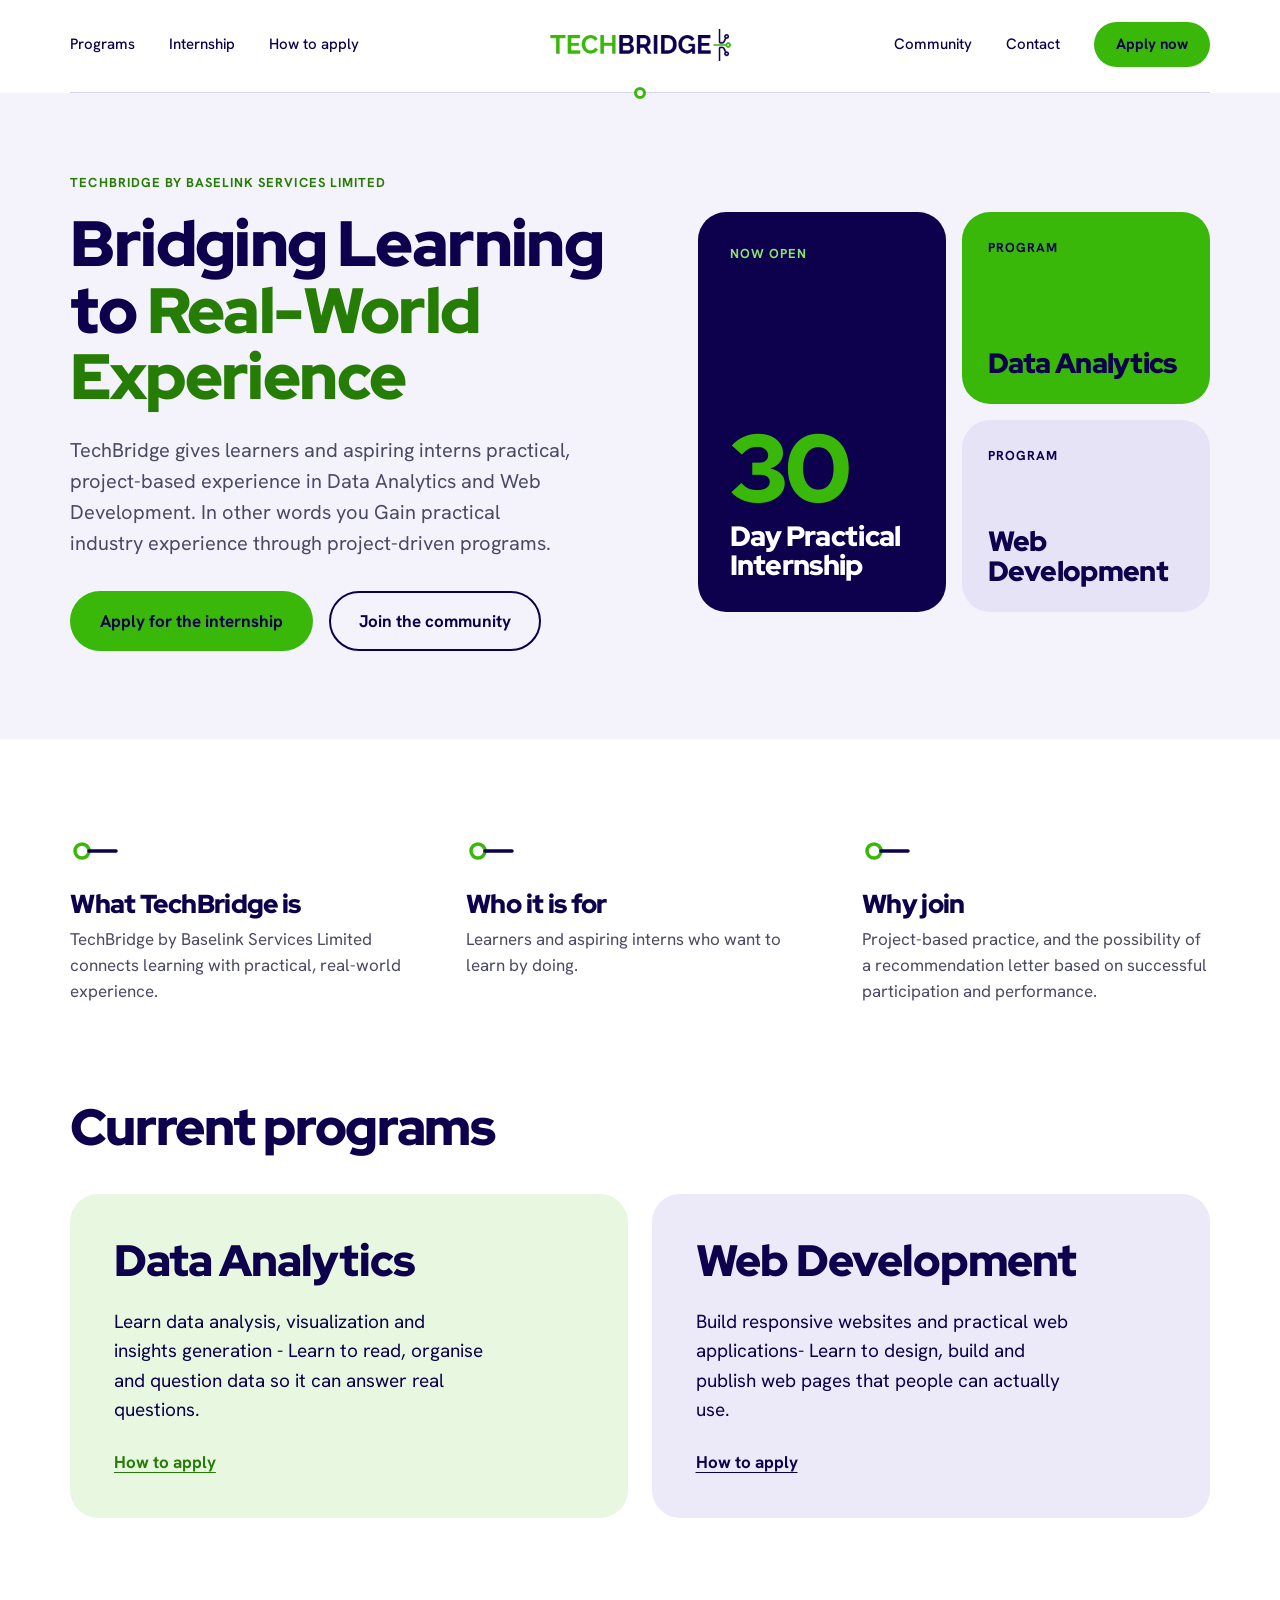
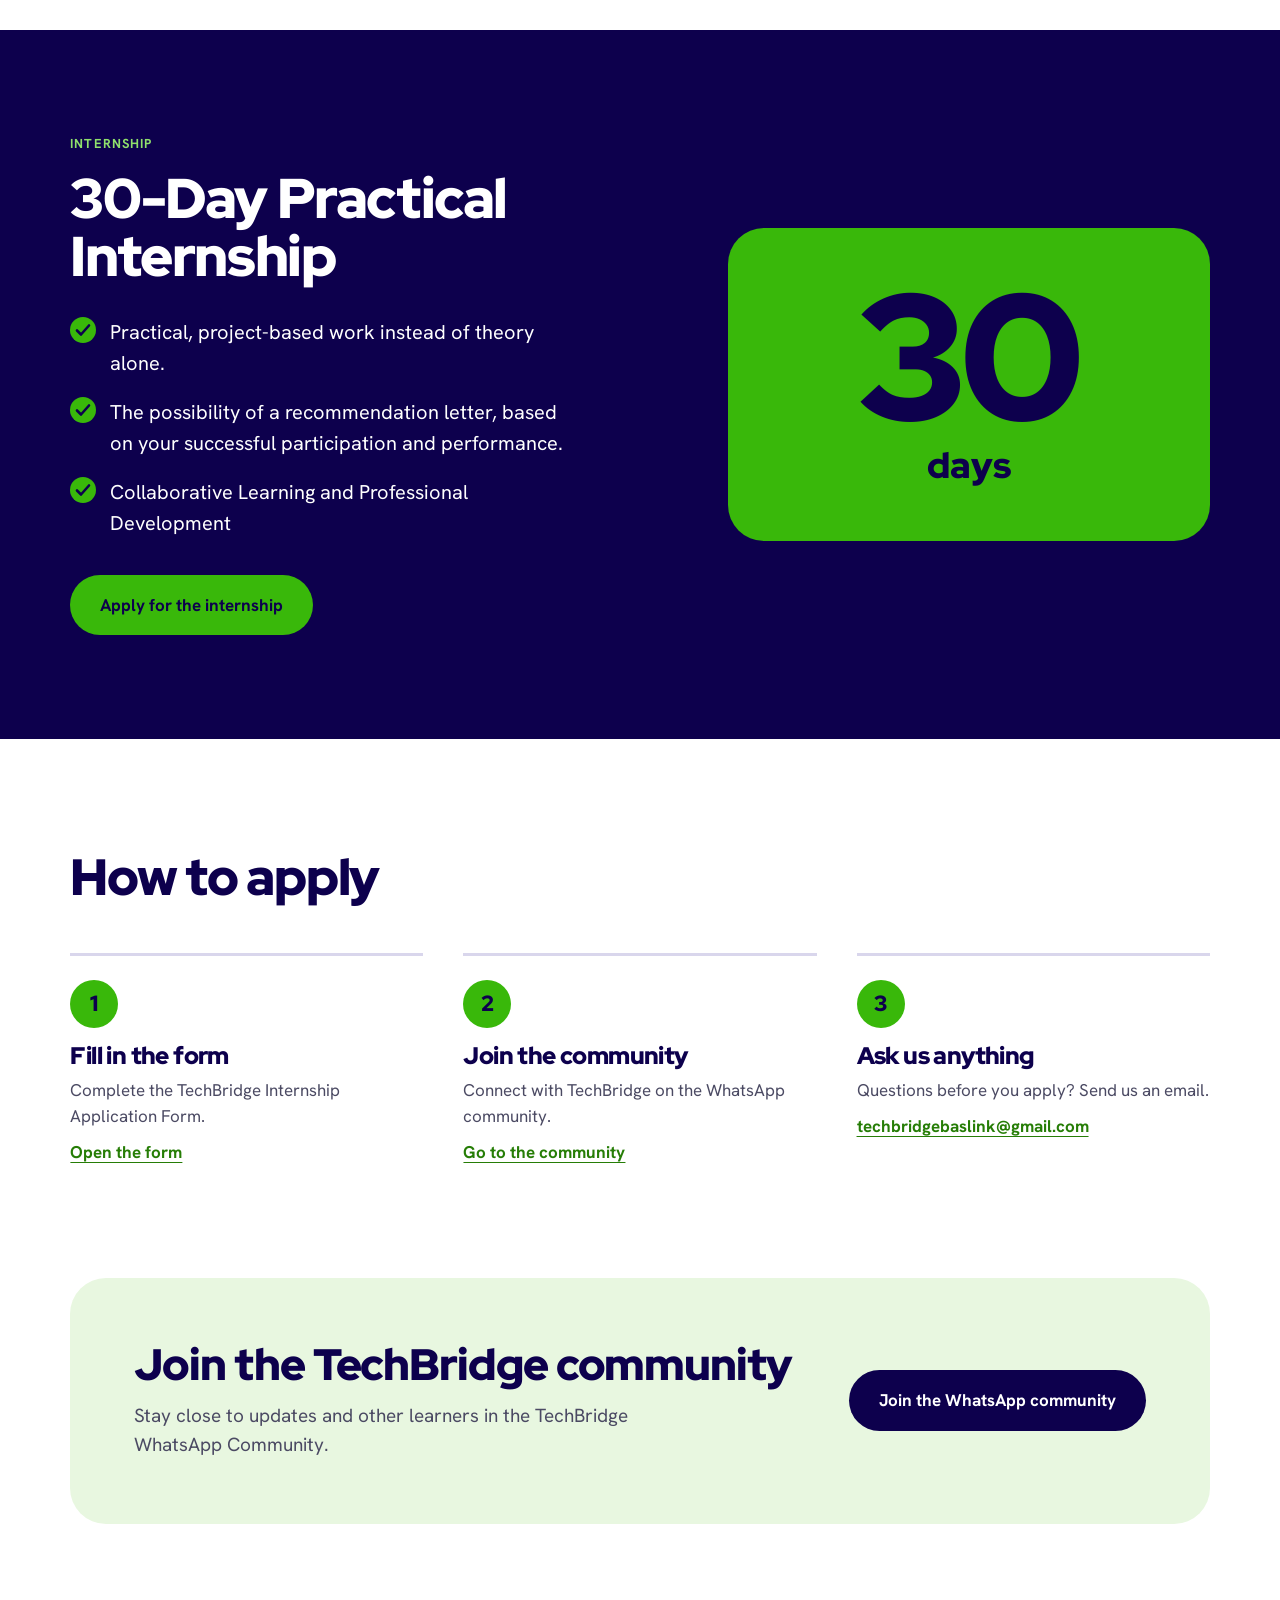
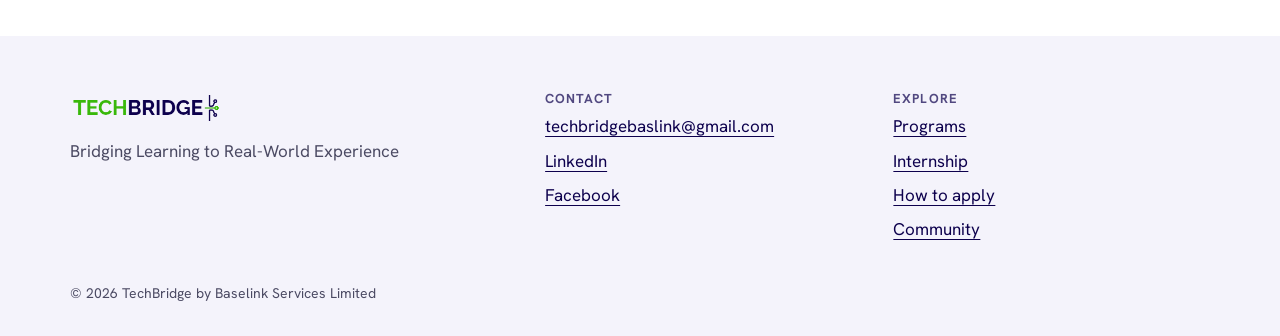
==== index.html @ 529c5e94 "Add TechBridge Homepage" ====
<!doctype html>
<html lang="en">

<head>
  <meta charset="utf-8" />
  <meta name="viewport" content="width=device-width, initial-scale=1" />
  <title>TechBridge: Bridging Learning to Real-World Experience</title>
  <meta name="description"
    content="TechBridge by Baselink Services Limited offers Data Analytics, Web Development and a 30-Day Practical Internship." />
  <link rel="preconnect" href="https://fonts.googleapis.com" />
  <link rel="preconnect" href="https://fonts.gstatic.com" crossorigin />
  <link
    href="https://fonts.googleapis.com/css2?family=Red+Hat+Display:wght@500;700;900&family=Hanken+Grotesk:wght@400;500;700&display=swap"
    rel="stylesheet" />
  <link rel="stylesheet" href="style.css" />
</head>

<body>
  <a class="skip" href="#main">Skip to content</a>

  <!-- 1. HEADER -->
  <!-- Phone menu: a hidden checkbox + CSS only, no JavaScript -->
  <input type="checkbox" id="menu-toggle" class="menu-toggle" aria-label="Open or close the menu" />
  <header class="site-header" id="top">
    <div class="bar">
      <label class="menu-btn" for="menu-toggle" aria-hidden="true"><svg width="22" height="16" viewBox="0 0 22 16"
          aria-hidden="true">
          <path d="M1 2H21M1 8H21M1 14H21" stroke="currentColor" stroke-width="2" stroke-linecap="round" />
        </svg></label>
      <nav class="nav-left" aria-label="Main">
        <a href="#programs">Programs</a><a href="#internship">Internship</a><a href="#apply">How to apply</a>
      </nav>
      <a class="logo" href="#top"><img src="images/logo.png" alt="TechBridge" width="189" height="40" /></a>
      <div class="right">
        <nav class="nav-right" aria-label="Secondary">
          <a href="#community">Community</a><a href="#contact">Contact</a>
        </nav>
        <!-- TODO: replace # with the official TechBridge Internship Application Form link -->
        <a class="btn btn-sm" href="#apply">Apply now</a>
      </div>
    </div>
    <nav class="drawer" id="drawer" aria-label="Mobile">
      <a href="#programs">Programs</a><a href="#internship">Internship</a><a href="#apply">How to apply</a><a
        href="#community">Community</a><a href="#contact">Contact</a>
    </nav>
  </header>

  <main id="main">
    <!-- 2. HERO -->
    <section class="hero">
      <div class="hero-text">
        <p class="eyebrow">TechBridge by Baselink Services Limited</p>
        <h1>Bridging Learning to <span>Real-World Experience</span></h1>
        <p class="lede">
          TechBridge gives learners and aspiring interns practical,
          project-based experience in Data Analytics and Web Development. In other words
          you Gain practical industry experience through project-driven programs.
        </p>
        <div class="actions">
          <a class="btn" href="#apply">Apply for the internship</a>
          <a class="btn btn-outline" href="https://chat.whatsapp.com/FqpBvYS4oaK32cXDxc8JIS?utm_source=chatgpt.com">Join
            the community</a>
        </div>
      </div>
      <div class="tiles" aria-label="At a glance">
        <div class="tile tile-main">
          <p class="eyebrow light">Now open</p>
          <div>
            <p class="big">30</p>
            <p class="tile-title">Day Practical Internship</p>
          </div>
        </div>
        <div class="tile tile-green">
          <p class="eyebrow">Program</p>
          <p class="tile-title">Data Analytics</p>
        </div>
        <div class="tile tile-lilac">
          <p class="eyebrow">Program</p>
          <p class="tile-title">Web Development</p>
        </div>
      </div>
    </section>

    <!-- 3. ABOUT -->
    <section class="about" aria-label="About TechBridge">
      <div>
        <svg class="node" width="48" height="32" viewBox="0 0 48 32" aria-hidden="true">
          <circle cx="12" cy="16" r="7" fill="none" stroke="#39b80a" stroke-width="3.5" />
          <path d="M19 16H46" stroke="#0d004d" stroke-width="3.5" stroke-linecap="round" />
        </svg>
        <h2>What TechBridge is</h2>
        <p>
          TechBridge by Baselink Services Limited connects learning with
          practical, real-world experience.
        </p>
      </div>
      <div>
        <svg class="node" width="48" height="32" viewBox="0 0 48 32" aria-hidden="true">
          <circle cx="12" cy="16" r="7" fill="none" stroke="#39b80a" stroke-width="3.5" />
          <path d="M19 16H46" stroke="#0d004d" stroke-width="3.5" stroke-linecap="round" />
        </svg>
        <h2>Who it is for</h2>
        <p>Learners and aspiring interns who want to learn by doing.</p>
      </div>
      <div>
        <svg class="node" width="48" height="32" viewBox="0 0 48 32" aria-hidden="true">
          <circle cx="12" cy="16" r="7" fill="none" stroke="#39b80a" stroke-width="3.5" />
          <path d="M19 16H46" stroke="#0d004d" stroke-width="3.5" stroke-linecap="round" />
        </svg>
        <h2>Why join</h2>
        <p>
          Project-based practice, and the possibility of a recommendation
          letter based on successful participation and performance.
        </p>
      </div>
    </section>

    <!-- 4. PROGRAMS -->
    <section class="programs" id="programs" aria-labelledby="programs-h">
      <h2 class="section-title" id="programs-h">Current programs</h2>
      <div class="cards">
        <article class="card card-green">
          <h3>Data Analytics</h3>
          <p>
            Learn data analysis, visualization and insights generation -
            Learn to read, organise and question data so it can answer real
            questions.
          </p>
          <a class="link" href="#apply">How to apply</a>
        </article>
        <article class="card card-lilac">
          <h3>Web Development</h3>
          <p>
            Build responsive websites and practical web applications-
            Learn to design, build and publish web pages that people can
            actually use.
          </p>
          <a class="link link-navy" href="#apply">How to apply</a>
        </article>
      </div>
    </section>

    <!-- 5. INTERNSHIP -->
    <section class="internship" id="internship" aria-labelledby="intern-h">
      <div class="intern-in">
        <div>
          <p class="eyebrow light">Internship</p>
          <h2 id="intern-h">30-Day Practical Internship</h2>
          <ul class="checks">
            <li>
              <svg width="26" height="26" viewBox="0 0 26 26" aria-hidden="true">
                <circle cx="13" cy="13" r="13" fill="#39b80a" />
                <path d="M7 13.5l4 4 8-9" fill="none" stroke="#0d004d" stroke-width="2.6" stroke-linecap="round"
                  stroke-linejoin="round" />
              </svg><span>Practical, project-based work instead of theory alone.</span>
            </li>
            <li>
              <svg width="26" height="26" viewBox="0 0 26 26" aria-hidden="true">
                <circle cx="13" cy="13" r="13" fill="#39b80a" />
                <path d="M7 13.5l4 4 8-9" fill="none" stroke="#0d004d" stroke-width="2.6" stroke-linecap="round"
                  stroke-linejoin="round" />
              </svg><span>The possibility of a recommendation letter, based on your
                successful participation and performance.</span>
            </li>
            <li>
              <svg width="26" height="26" viewBox="0 0 26 26" aria-hidden="true">
                <circle cx="13" cy="13" r="13" fill="#39b80a" />
                <path d="M7 13.5l4 4 8-9" fill="none" stroke="#0d004d" stroke-width="2.6" stroke-linecap="round"
                  stroke-linejoin="round" />
              </svg><span>Collaborative Learning and Professional Development</span>
            </li>
          </ul>
          <a class="btn" href="https://forms.gle/8EbdSy5ttGfLZfjv5?utm_source=chatgpt.com">Apply for the internship</a>
        </div>
        <div class="days" aria-hidden="true">
          <p class="big">30</p>
          <p>days</p>
        </div>
      </div>
    </section>

    <!-- 6. HOW TO APPLY -->
    <section class="apply" id="apply" aria-labelledby="apply-h">
      <h2 class="section-title" id="apply-h">How to apply</h2>
      <ol class="steps">
        <li>
          <span class="num">1</span>
          <h3>Fill in the form</h3>
          <p>Complete the TechBridge Internship Application Form.</p>
          <a class="link" href="https://forms.gle/8EbdSy5ttGfLZfjv5?utm_source=chatgpt.com">Open the form</a>
        </li>
        <li>
          <span class="num">2</span>
          <h3>Join the community</h3>
          <p>Connect with TechBridge on the WhatsApp community.</p>
          <a class="link" href="https://chat.whatsapp.com/FqpBvYS4oaK32cXDxc8JIS?utm_source=chatgpt.com">Go to the
            community</a>
        </li>
        <li>
          <span class="num">3</span>
          <h3>Ask us anything</h3>
          <p>Questions before you apply? Send us an email.</p>
          <a class="link" href="mailto:techbridgebaslink@gmail.com">techbridgebaslink@gmail.com</a>
        </li>
      </ol>
    </section>

    <!-- 7. COMMUNITY -->
    <section class="community" id="community" aria-labelledby="comm-h">
      <div class="comm-in">
        <div>
          <h2 id="comm-h">Join the TechBridge community</h2>
          <p>
            Stay close to updates and other learners in the TechBridge
            WhatsApp Community.
          </p>
        </div>
        <a class="btn btn-navy" href="https://chat.whatsapp.com/FqpBvYS4oaK32cXDxc8JIS?utm_source=chatgpt.com">Join the
          WhatsApp community</a>
      </div>
    </section>
  </main>

  <!-- 8. FOOTER -->
  <footer class="site-footer" id="contact">
    <div class="foot">
      <div>
        <img src="images/logo.png" alt="TechBridge" width="151" height="32" />
        <p>Bridging Learning to Real-World Experience</p>
      </div>
      <div>
        <h2>Contact</h2>
        <a href="mailto:techbridgebaslink@gmail.com">techbridgebaslink@gmail.com</a><a
          href="https://www.linkedin.com/company/techbridge-services/" target="_blank" rel="noopener">LinkedIn</a>
        <a href="https://www.facebook.com/p/Baselink-Services-100066771475783/" target="_blank"
          rel="noopener">Facebook</a>
      </div>
      <div>
        <h2>Explore</h2>
        <a href="#programs">Programs</a><a href="#internship">Internship</a><a href="#apply">How to apply</a><a
          href="#community">Community</a>
      </div>
    </div>
    <p class="legal">© 2026 TechBridge by Baselink Services Limited</p>
  </footer>
</body>

</html>
---- style.css ----
/* TechBridge styles
   Colours come from the logo: indigo + green.
   Layout: CSS Grid for every section. */

:root {
  --indigo: #0d004d;
  --green: #39b80a;
  --green-text: #267d06;
  --green-soft: #8fe06c;
  --lavender: #f4f3fb;
  --lilac: #e6e3f7;
  --lilac-card: #ece9f9;
  --green-card: #e8f7e0;
  --muted: #4b4a63;
  --line: #d9d6ec;
  --white: #fff;
  --display: "Red Hat Display", system-ui, "Segoe UI", Arial, sans-serif;
  --text: "Hanken Grotesk", system-ui, "Segoe UI", Arial, sans-serif;
  --pad: clamp(20px, 5.5vw, 80px);
  --radius: 28px;
  color-scheme: light;
}
*,
*::before,
*::after {
  box-sizing: border-box;
  margin: 0;
  padding: 0;
}

html {
  scroll-behavior: smooth;
  scroll-padding-top: 90px;
}
@media (prefers-reduced-motion: reduce) {
  html {
    scroll-behavior: auto;
  }
}
body {
  font: 400 1.0625rem/1.55 var(--text);
  color: var(--indigo);
  background: var(--white);
  -webkit-font-smoothing: antialiased;
}
img {
  max-width: 100%;
  height: auto;
  display: block;
}
a {
  color: inherit;
}
:focus-visible {
  outline: 3px solid var(--green);
  outline-offset: 3px;
}
.skip {
  position: absolute;
  left: -999px;
  top: 8px;
  background: var(--indigo);
  color: #fff;
  padding: 10px 16px;
  border-radius: 8px;
  z-index: 20;
}
.skip:focus {
  left: 8px;
}

h1,
h2,
h3,
.big {
  font-family: var(--display);
  font-weight: 900;
  letter-spacing: -0.025em;
  line-height: 1.04;
}
.eyebrow {
  font-size: 0.8125rem;
  letter-spacing: 0.08em;
  text-transform: uppercase;
  font-weight: 700;
  color: var(--green-text);
}
.eyebrow.light {
  color: var(--green-soft);
}
.section-title {
  font-size: clamp(2rem, 4vw, 3.25rem);
}

/* Buttons */
.btn {
  display: inline-block;
  background: var(--green);
  color: var(--indigo);
  font-weight: 700;
  text-decoration: none;
  border-radius: 999px;
  padding: 17px 30px;
  transition:
    transform 0.2s ease,
    background 0.2s;
}
.btn:hover {
  background: #4ccb1b;
  transform: translateY(-2px);
}
.btn-sm {
  padding: 11px 22px;
  font-size: 0.9375rem;
}
.btn-outline {
  background: transparent;
  border: 2px solid var(--indigo);
  padding: 15px 28px;
}
.btn-outline:hover {
  background: var(--indigo);
  color: #fff;
}
.btn-navy {
  background: var(--indigo);
  color: #fff;
}
.btn-navy:hover {
  background: #1c0a6b;
}
.link {
  font-weight: 700;
  color: var(--green-text);
  text-underline-offset: 4px;
}
.link-navy {
  color: var(--indigo);
}
@media (prefers-reduced-motion: reduce) {
  .btn {
    transition: none;
  }
  .btn:hover {
    transform: none;
  }
}

/* 1. HEADER: three columns, logo in the middle */
.site-header {
  position: sticky;
  top: 0;
  z-index: 10;
  background: var(--white);
}
.bar {
  position: relative;
  display: grid;
  grid-template-columns: 1fr auto 1fr;
  align-items: center;
  gap: 32px;
  padding: 22px var(--pad) 26px;
}
.bar::after {
  content: "";
  position: absolute;
  left: var(--pad);
  right: var(--pad);
  bottom: 0;
  height: 1px;
  background: var(--line);
}
.bar::before {
  content: "";
  position: absolute;
  left: 50%;
  bottom: -6px;
  margin-left: -6px;
  width: 12px;
  height: 12px;
  border-radius: 50%;
  background: var(--white);
  border: 3px solid var(--green);
  z-index: 1;
}
.nav-left,
.nav-right {
  display: flex;
  gap: 34px;
  font-size: 0.9375rem;
  font-weight: 500;
}
.nav-left a,
.nav-right a {
  text-decoration: none;
}
.nav-left a:hover,
.nav-right a:hover {
  text-decoration: underline;
  text-underline-offset: 5px;
}
.right {
  display: flex;
  justify-content: flex-end;
  align-items: center;
  gap: 34px;
}
.menu-btn,
.drawer {
  display: none;
}
.menu-toggle {
  display: none;
}

/* 2. HERO: two columns */
.hero {
  background: var(--lavender);
  padding: 80px var(--pad) 88px;
  display: grid;
  grid-template-columns: 1.1fr 1fr;
  gap: 64px;
  align-items: center;
}
.hero h1 {
  font-size: clamp(2.5rem, 5vw, 4.5rem);
  margin-top: 18px;
}
.hero h1 span {
  color: var(--green-text);
}
.lede {
  font-size: 1.25rem;
  color: var(--muted);
  max-width: 46ch;
  margin-top: 24px;
}
.actions {
  display: flex;
  flex-wrap: wrap;
  gap: 16px;
  margin-top: 32px;
}
.tiles {
  display: grid;
  grid-template-columns: 1fr 1fr;
  gap: 16px;
}
.tile {
  border-radius: var(--radius);
  padding: 26px;
  min-height: 192px;
  display: flex;
  flex-direction: column;
  justify-content: space-between;
}
.tile-main {
  grid-row: span 2;
  background: var(--indigo);
  color: #fff;
  padding: 32px;
  min-height: 400px;
}
.tile-green {
  background: var(--green);
}
.tile-lilac {
  background: var(--lilac);
}
.tile .eyebrow {
  color: var(--indigo);
}
.tile .eyebrow.light {
  color: var(--green-soft);
}
.tile-title {
  font-family: var(--display);
  font-weight: 900;
  font-size: clamp(1.4rem, 2.2vw, 1.875rem);
  letter-spacing: -0.025em;
  line-height: 1.05;
}
.tile-main .tile-title {
  font-size: 1.75rem;
  margin-top: 6px;
}
.big {
  font-size: 6rem;
  color: var(--green);
  line-height: 1;
}

/* 3. ABOUT: auto-fit columns */
.about {
  padding: 96px var(--pad);
  display: grid;
  grid-template-columns: repeat(auto-fit, minmax(240px, 1fr));
  gap: 48px;
}
.about h2 {
  font-size: 1.625rem;
  margin: 16px 0 8px;
}
.about p {
  color: var(--muted);
}

/* 4. PROGRAMS: two cards */
.programs {
  padding: 0 var(--pad) 112px;
}
.cards {
  display: grid;
  grid-template-columns: repeat(auto-fit, minmax(min(100%, 320px), 1fr));
  gap: 24px;
  margin-top: 40px;
}
.card {
  border-radius: var(--radius);
  padding: clamp(28px, 3.4vw, 44px);
  min-height: 300px;
  display: flex;
  flex-direction: column;
  justify-content: space-between;
  gap: 24px;
}
.card h3 {
  font-size: clamp(2rem, 3.4vw, 2.75rem);
}
.card p {
  font-size: 1.1875rem;
  max-width: 34ch;
}
.card-green {
  background: var(--green-card);
}
.card-lilac {
  background: var(--lilac-card);
}

/* 5. INTERNSHIP: indigo band */
.internship {
  background: var(--indigo);
  color: #fff;
  padding: 104px var(--pad);
}
.intern-in {
  display: grid;
  grid-template-columns: 1.2fr 1fr;
  gap: 80px;
  align-items: center;
}
.internship h2 {
  font-size: clamp(2.25rem, 4.4vw, 3.5rem);
  margin-top: 14px;
}
.checks {
  list-style: none;
  display: grid;
  gap: 18px;
  margin: 32px 0 36px;
  font-size: 1.25rem;
  max-width: 46ch;
}
.checks li {
  display: flex;
  gap: 14px;
  align-items: flex-start;
}
.checks svg {
  flex: none;
}
.days {
  background: var(--green);
  color: var(--indigo);
  border-radius: 36px;
  padding: 48px;
  text-align: center;
}
.days .big {
  color: var(--indigo);
  font-size: clamp(7rem, 14vw, 12.5rem);
  line-height: 0.9;
}
.days p:last-child {
  font-family: var(--display);
  font-weight: 900;
  font-size: 2.25rem;
}

/* 6. HOW TO APPLY: three steps */
.apply {
  padding: 112px var(--pad);
}
.steps {
  list-style: none;
  display: grid;
  grid-template-columns: repeat(auto-fit, minmax(240px, 1fr));
  gap: 40px;
  margin-top: 48px;
}
.steps li {
  border-top: 3px solid var(--line);
  padding-top: 24px;
}
.num {
  display: grid;
  place-items: center;
  width: 48px;
  height: 48px;
  border-radius: 50%;
  background: var(--green);
  font-family: var(--display);
  font-weight: 900;
  font-size: 1.375rem;
}
.steps h3 {
  font-size: 1.5rem;
  margin: 16px 0 8px;
}
.steps p {
  color: var(--muted);
  margin-bottom: 10px;
}
.steps .link {
  overflow-wrap: anywhere;
}

/* 7. COMMUNITY */
.community {
  padding: 0 var(--pad) 112px;
}
.comm-in {
  background: var(--green-card);
  border-radius: 36px;
  padding: clamp(28px, 5vw, 64px);
  display: flex;
  flex-wrap: wrap;
  justify-content: space-between;
  align-items: center;
  gap: 32px 48px;
}
.comm-in h2 {
  font-size: clamp(1.875rem, 3.4vw, 2.75rem);
}
.comm-in p {
  margin-top: 14px;
  font-size: 1.1875rem;
  max-width: 46ch;
  color: var(--muted);
}

/* 8. FOOTER: three columns */
.site-footer {
  background: var(--lavender);
  padding: 56px var(--pad) 32px;
}
.foot {
  display: grid;
  grid-template-columns: 1.4fr 1fr 1fr;
  gap: 32px;
}
.foot > div {
  display: grid;
  gap: 8px;
  align-content: start;
}
.foot img {
  height: 32px;
  width: auto;
}
.foot p {
  color: var(--muted);
  margin-top: 6px;
}
.foot h2 {
  font-family: var(--text);
  font-size: 0.8125rem;
  letter-spacing: 0.08em;
  text-transform: uppercase;
  font-weight: 700;
  opacity: 0.7;
}
.foot a {
  text-underline-offset: 4px;
  overflow-wrap: anywhere;
}
.legal {
  margin-top: 40px;
  font-size: 0.875rem;
  color: var(--muted);
}

/* TABLET */
@media (max-width: 980px) {
  .hero {
    grid-template-columns: 1fr;
    gap: 48px;
    padding-block: 64px;
  }
  .intern-in {
    grid-template-columns: 1fr;
    gap: 48px;
  }
  .tile-main {
    min-height: 300px;
  }
  .nav-left,
  .right {
    gap: 20px;
  }
}

/* PHONE */
@media (max-width: 760px) {
  .bar {
    gap: 8px;
    padding: 10px 14px 16px;
  }
  .bar::after {
    left: 20px;
    right: 20px;
  }
  .nav-left,
  .nav-right {
    display: none;
  }
  .menu-toggle {
    display: block;
    position: fixed;
    opacity: 0;
    width: 44px;
    height: 44px;
    left: 14px;
    top: 10px;
    margin: 0;
    z-index: 11;
    cursor: pointer;
  }
  .menu-btn {
    display: grid;
    place-items: center;
    width: 44px;
    height: 44px;
    color: var(--indigo);
  }
  .logo img {
    height: 24px;
    width: auto;
  }
  .btn-sm {
    padding: 10px 16px;
    font-size: 0.875rem;
  }
  .right {
    gap: 0;
  }
  .drawer {
    display: none;
    grid-template-columns: 1fr;
    padding: 8px var(--pad) 18px;
    border-bottom: 1px solid var(--line);
    background: var(--white);
  }
  .menu-toggle:checked ~ .site-header .drawer {
    display: grid;
  }
  .menu-toggle:focus-visible ~ .site-header .menu-btn {
    outline: 3px solid var(--green);
    outline-offset: 2px;
    border-radius: 8px;
  }
  .drawer a {
    padding: 12px 0;
    font-weight: 700;
    text-decoration: none;
    border-bottom: 1px solid var(--line);
  }
  .hero {
    padding-block: 44px;
  }
  .actions .btn {
    width: 100%;
    text-align: center;
  }
  .tiles {
    grid-template-columns: 1fr 1fr;
    gap: 12px;
  }
  .tile-main {
    grid-column: 1/-1;
    grid-row: auto;
    min-height: 0;
    flex-direction: row;
    align-items: center;
    gap: 18px;
    padding: 22px;
  }
  .tile-main .big {
    font-size: 4.5rem;
  }
  .tile {
    min-height: 110px;
    padding: 18px;
    justify-content: flex-end;
  }
  .tile .eyebrow:not(.light) {
    display: none;
  }
  .about {
    padding-block: 56px;
    gap: 36px;
  }
  .programs,
  .community {
    padding-bottom: 56px;
  }
  .card {
    min-height: 230px;
  }
  .internship {
    padding-block: 56px;
  }
  .days {
    padding: 32px;
  }
  .apply {
    padding-block: 56px;
  }
  .steps {
    gap: 28px;
    margin-top: 28px;
  }
  .comm-in {
    border-radius: 28px;
  }
  .comm-in .btn {
    width: 100%;
    text-align: center;
  }
  .foot {
    grid-template-columns: 1fr;
  }
}
@media (forced-colors: active) {
  .btn,
  .tile,
  .card {
    border: 2px solid CanvasText;
  }
}
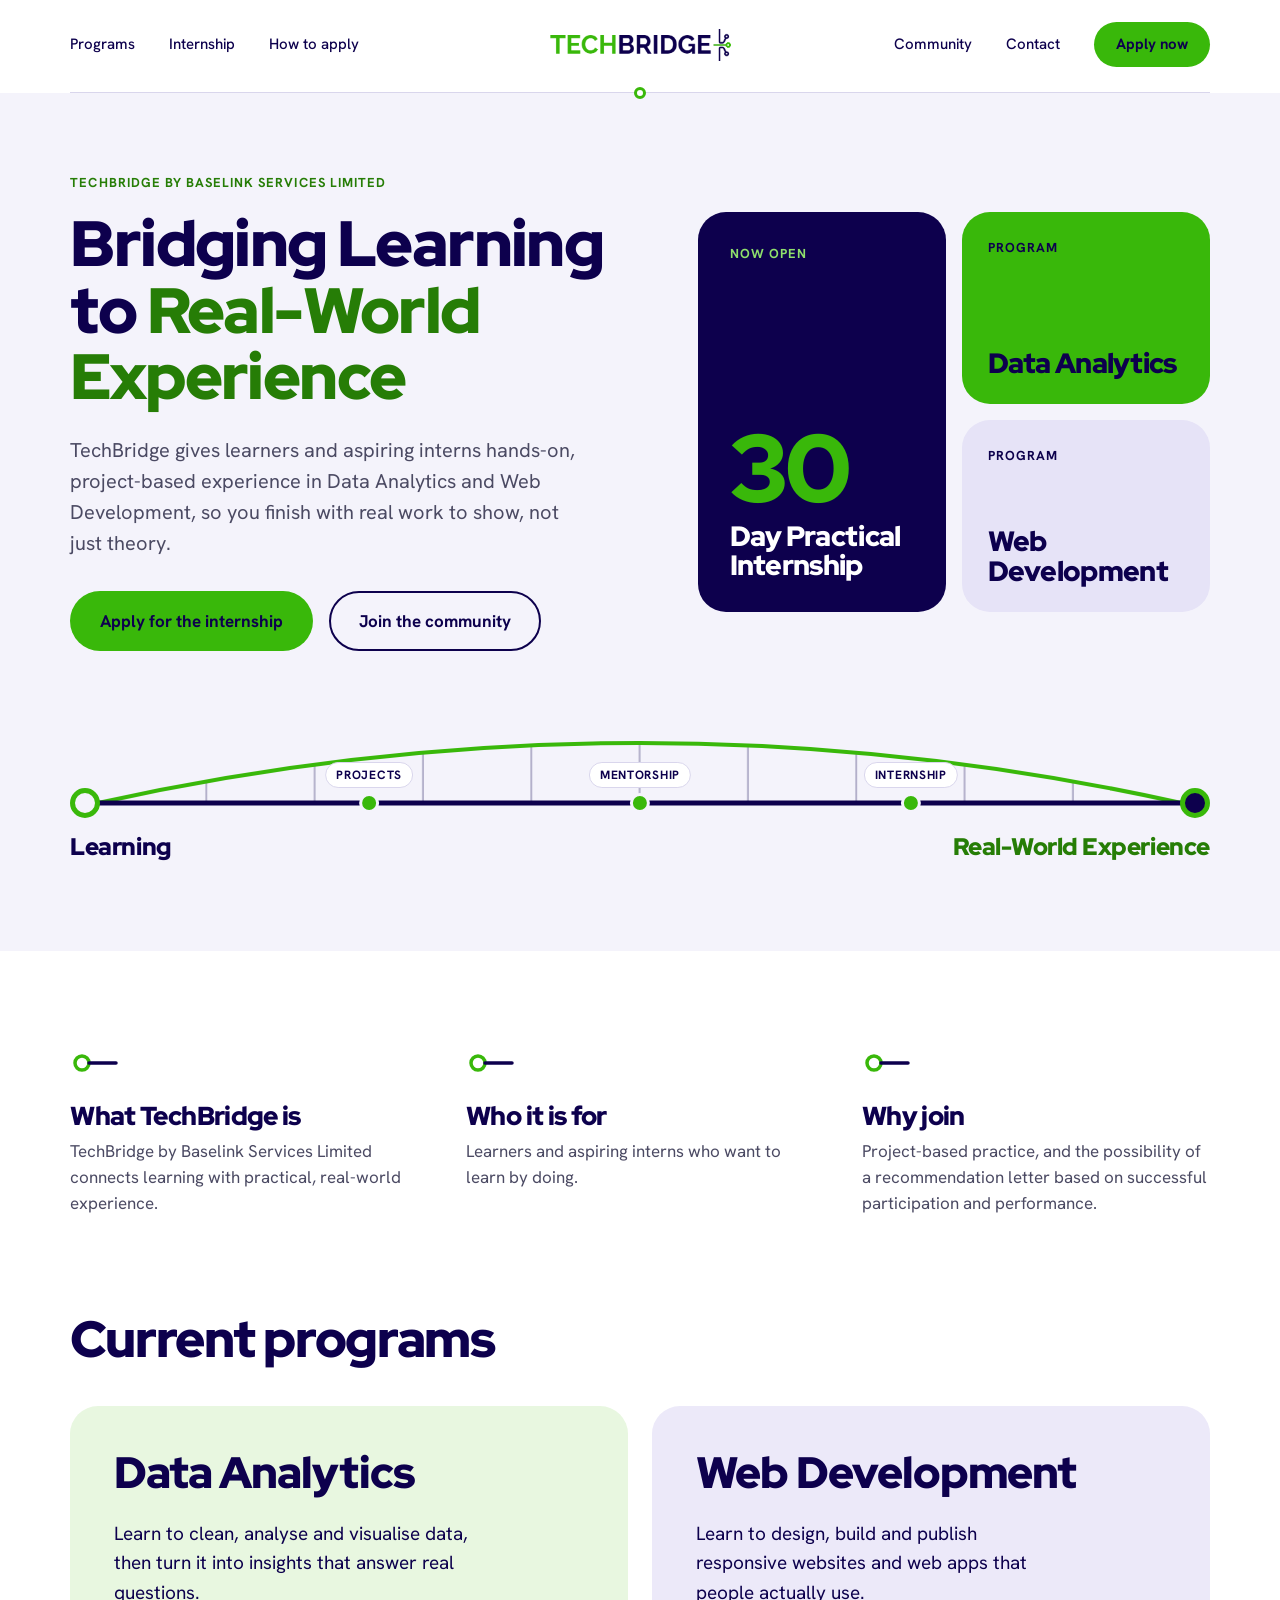
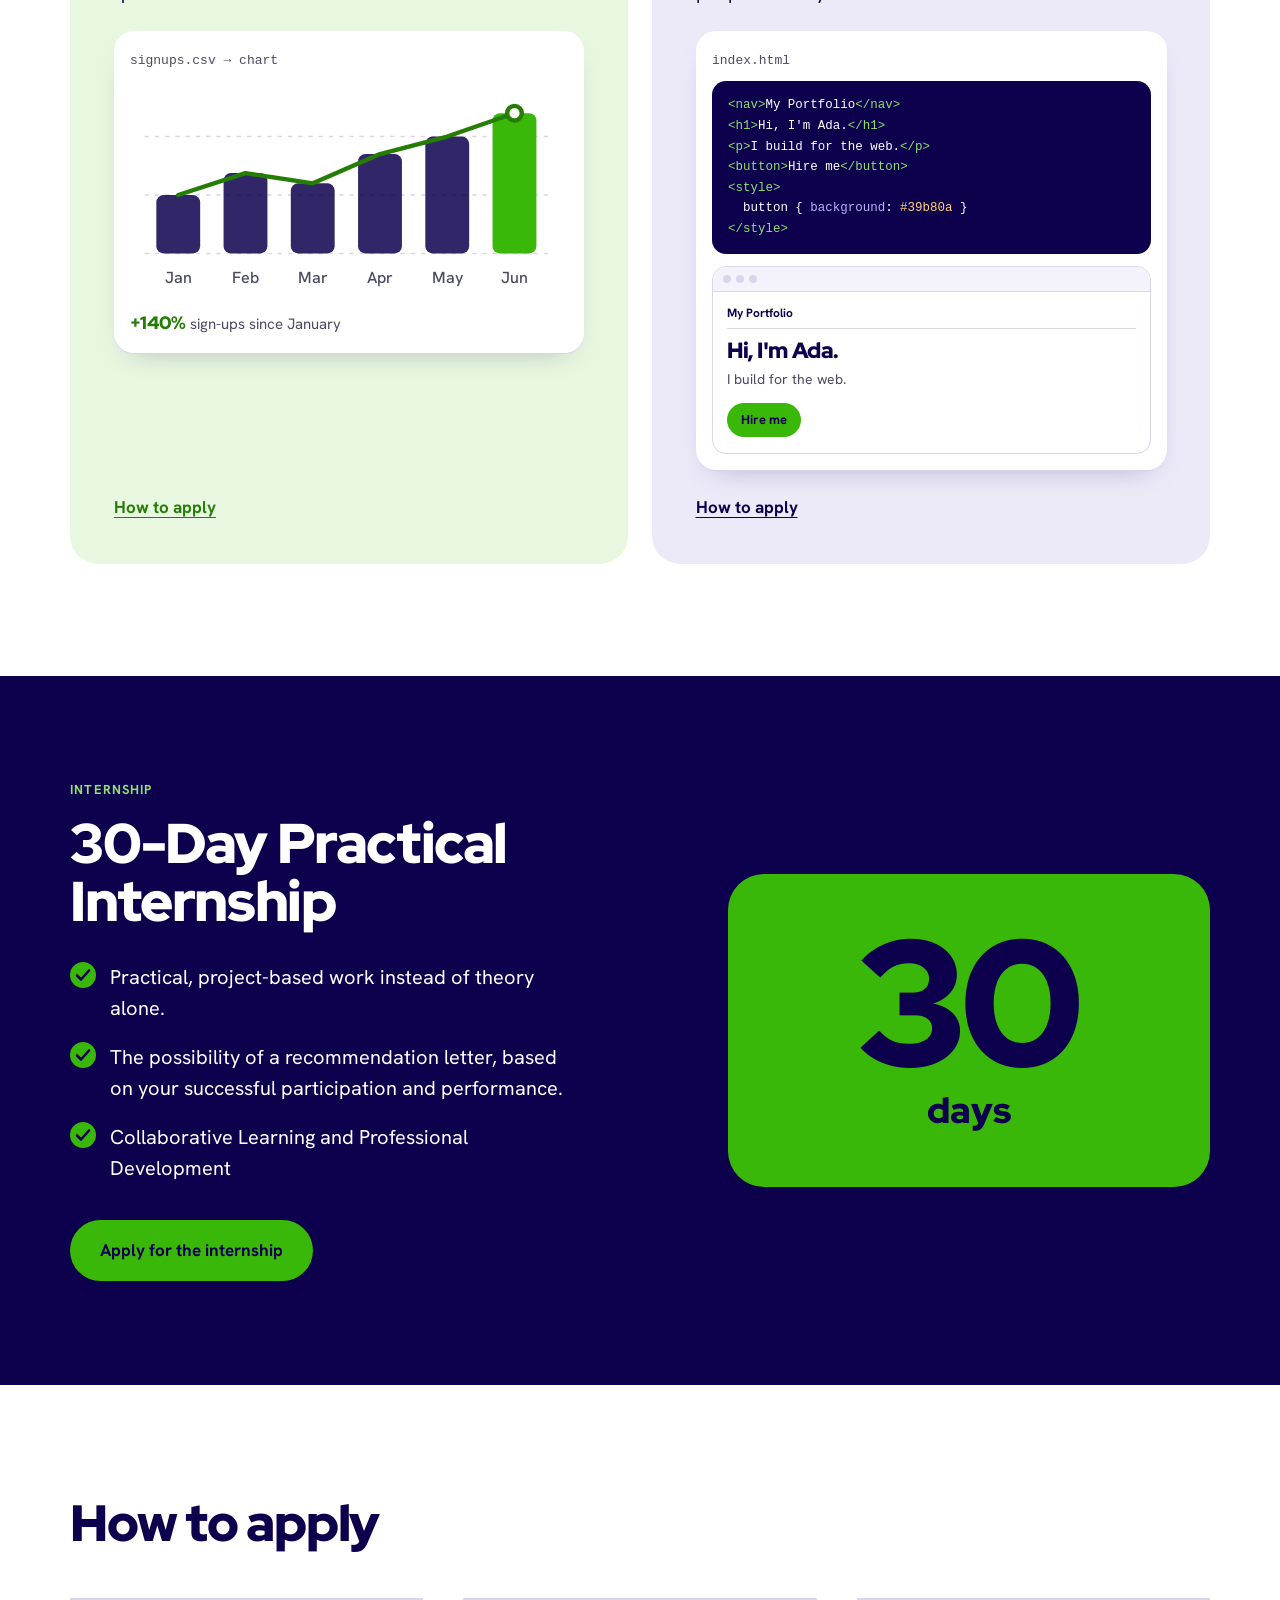
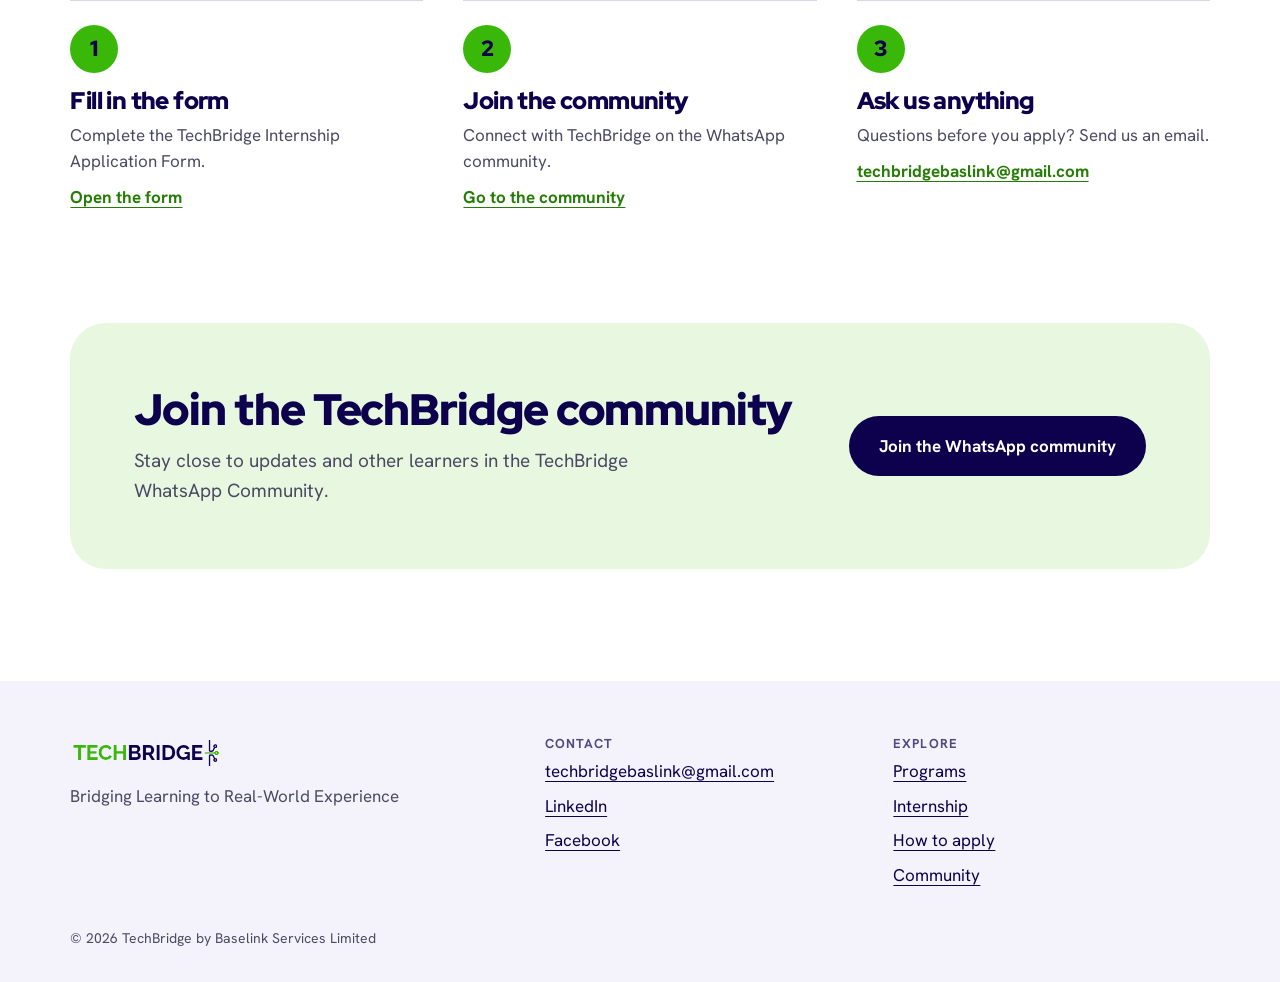
==== commit 2a55e9c4: "Add animated hero bridge, card demos, centred mobile layout, and copy fixes (6aeb0037906fa9d23f58fa6" ====
--- a/index.html
+++ b/index.html
@@ -35,8 +35,7 @@
         <nav class="nav-right" aria-label="Secondary">
           <a href="#community">Community</a><a href="#contact">Contact</a>
         </nav>
-        <!-- TODO: replace # with the official TechBridge Internship Application Form link -->
-        <a class="btn btn-sm" href="#apply">Apply now</a>
+        <a class="btn btn-sm" href="https://forms.gle/8EbdSy5ttGfLZfjv5">Apply now</a>
       </div>
     </div>
     <nav class="drawer" id="drawer" aria-label="Mobile">
@@ -52,9 +51,9 @@
         <p class="eyebrow">TechBridge by Baselink Services Limited</p>
         <h1>Bridging Learning to <span>Real-World Experience</span></h1>
         <p class="lede">
-          TechBridge gives learners and aspiring interns practical,
-          project-based experience in Data Analytics and Web Development. In other words
-          you Gain practical industry experience through project-driven programs.
+          TechBridge gives learners and aspiring interns hands-on, project-based
+          experience in Data Analytics and Web Development, so you finish with
+          real work to show, not just theory.
         </p>
         <div class="actions">
           <a class="btn" href="#apply">Apply for the internship</a>
@@ -77,6 +76,43 @@
         <div class="tile tile-lilac">
           <p class="eyebrow">Program</p>
           <p class="tile-title">Web Development</p>
+        </div>
+      </div>
+
+      <!-- Animated bridge: Learning to Real-World Experience -->
+      <div class="bridge" role="img"
+        aria-label="A bridge from Learning to Real-World Experience, crossing through projects, mentorship and the internship">
+        <div class="bridge-end bridge-start">
+          <span class="b-node"></span>
+          <span class="b-label">Learning</span>
+        </div>
+        <div class="bridge-span">
+          <div class="b-build">
+            <svg class="bridge-svg" viewBox="0 0 1000 120" preserveAspectRatio="none" aria-hidden="true">
+              <g class="b-cables">
+                <line x1="100" y1="78.4" x2="100" y2="100" style="--i:0" />
+                <line x1="200" y1="61.6" x2="200" y2="100" style="--i:1" />
+                <line x1="300" y1="49.6" x2="300" y2="100" style="--i:2" />
+                <line x1="400" y1="42.4" x2="400" y2="100" style="--i:3" />
+                <line x1="500" y1="40.0" x2="500" y2="100" style="--i:4" />
+                <line x1="600" y1="42.4" x2="600" y2="100" style="--i:5" />
+                <line x1="700" y1="49.6" x2="700" y2="100" style="--i:6" />
+                <line x1="800" y1="61.6" x2="800" y2="100" style="--i:7" />
+                <line x1="900" y1="78.4" x2="900" y2="100" style="--i:8" />
+              </g>
+              <path class="b-arch" d="M0 100Q500-20 1000 100" />
+              <path class="b-deck" d="M0 100H1000" />
+            </svg>
+          </div>
+          <ul class="b-stops">
+            <li style="--x:25%;--d:0.75s"><span>Projects</span></li>
+            <li style="--x:50%;--d:1.2s"><span>Mentorship</span></li>
+            <li style="--x:75%;--d:1.65s"><span>Internship</span></li>
+          </ul>
+        </div>
+        <div class="bridge-end bridge-finish">
+          <span class="b-node"></span>
+          <span class="b-label">Real-World Experience</span>
         </div>
       </div>
     </section>
@@ -122,19 +158,70 @@
         <article class="card card-green">
           <h3>Data Analytics</h3>
           <p>
-            Learn data analysis, visualization and insights generation -
-            Learn to read, organise and question data so it can answer real
-            questions.
+            Learn to clean, analyse and visualise data, then turn it into
+            insights that answer real questions.
           </p>
+
+          <!-- Live demo: a chart that builds itself -->
+          <div class="demo demo-data">
+            <div class="demo-bar">
+              <span class="demo-file">signups.csv &rarr; chart</span>
+            </div>
+            <svg class="chart" viewBox="0 0 300 150" role="img"
+              aria-label="Bar chart of monthly sign-ups from January to June, rising from 40 to 96, an increase of 140 percent">
+              <g class="grid" aria-hidden="true">
+                <path d="M10 118H290M10 78H290M10 38H290" />
+              </g>
+              <g class="bars">
+                <rect x="18" y="78" width="30" height="40" rx="5" style="--i:0" />
+                <rect x="64" y="63" width="30" height="55" rx="5" style="--i:1" />
+                <rect x="110" y="70" width="30" height="48" rx="5" style="--i:2" />
+                <rect x="156" y="50" width="30" height="68" rx="5" style="--i:3" />
+                <rect x="202" y="38" width="30" height="80" rx="5" style="--i:4" />
+                <rect class="bar-top" x="248" y="22" width="30" height="96" rx="5" style="--i:5" />
+              </g>
+              <polyline class="trend" pathLength="1" points="33,78 79,63 125,70 171,50 217,38 263,22" />
+              <circle class="trend-dot" cx="263" cy="22" r="5" />
+              <g class="months" aria-hidden="true">
+                <text x="33" y="138">Jan</text><text x="79" y="138">Feb</text><text x="125" y="138">Mar</text>
+                <text x="171" y="138">Apr</text><text x="217" y="138">May</text><text x="263" y="138">Jun</text>
+              </g>
+            </svg>
+            <p class="insight"><strong>+140%</strong> sign-ups since January</p>
+          </div>
           <a class="link" href="#apply">How to apply</a>
         </article>
         <article class="card card-lilac">
           <h3>Web Development</h3>
           <p>
-            Build responsive websites and practical web applications-
-            Learn to design, build and publish web pages that people can
-            actually use.
+            Learn to design, build and publish responsive websites and web apps
+            that people actually use.
           </p>
+
+          <!-- Live demo: code types itself, then becomes a page -->
+          <div class="demo demo-web">
+            <div class="demo-bar">
+              <span class="demo-file">index.html</span>
+            </div>
+            <div class="web-panes">
+              <pre class="code"><span class="line" style="--n:23;--s:8.0%;--e:14.15%"><span class="t">&lt;nav&gt;</span>My Portfolio<span class="t">&lt;/nav&gt;</span></span>
+<span class="line" style="--n:21;--s:14.15%;--e:19.77%"><span class="t">&lt;h1&gt;</span>Hi, I'm Ada.<span class="t">&lt;/h1&gt;</span></span>
+<span class="line" style="--n:27;--s:19.77%;--e:27.0%"><span class="t">&lt;p&gt;</span>I build for the web.<span class="t">&lt;/p&gt;</span></span>
+<span class="line" style="--n:24;--s:27.0%;--e:33.42%"><span class="t">&lt;button&gt;</span>Hire me<span class="t">&lt;/button&gt;</span></span>
+<span class="line" style="--n:7;--s:33.42%;--e:35.3%"><span class="t">&lt;style&gt;</span></span>
+<span class="line" style="--n:32;--s:35.3%;--e:43.86%">  button { <span class="a">background</span>: <span class="v">#39b80a</span> }</span>
+<span class="line" style="--n:8;--s:43.86%;--e:46.0%"><span class="t">&lt;/style&gt;</span></span></pre>
+              <div class="preview">
+                <div class="browser-dots" aria-hidden="true"><i></i><i></i><i></i></div>
+                <div class="page">
+                  <div class="pv-nav" data-show="nav" style="--at:14.15%">My Portfolio</div>
+                  <p class="pv-h1" data-show="h1" style="--at:19.77%">Hi, I'm Ada.</p>
+                  <p class="pv-p" data-show="p" style="--at:27.0%">I build for the web.</p>
+                  <span class="pv-btn" data-show="btn" style="--at:33.42%;--styled:43.86%">Hire me</span>
+                </div>
+              </div>
+            </div>
+          </div>
           <a class="link link-navy" href="#apply">How to apply</a>
         </article>
       </div>
--- a/style.css
+++ b/style.css
@@ -491,6 +491,425 @@
   color: var(--muted);
 }
 
+/* 2b. HERO BRIDGE: draws itself from Learning to Real-World Experience */
+.bridge {
+  --h: 120px; /* height of the drawing; the deck sits at 100/120 of it */
+  --deck: calc(var(--h) * 0.8333);
+  --node: 30px;
+  grid-column: 1 / -1;
+  display: grid;
+  grid-template-columns: var(--node) 1fr var(--node);
+  padding-bottom: 40px;
+  margin-top: -12px;
+}
+.bridge-end {
+  position: relative;
+  padding-top: calc(var(--deck) - var(--node) / 2);
+}
+.b-node {
+  display: block;
+  width: var(--node);
+  height: var(--node);
+  border-radius: 50%;
+  border: 5px solid var(--green);
+  background: var(--lavender);
+  position: relative;
+  z-index: 1;
+}
+.bridge-finish .b-node {
+  background: var(--indigo);
+}
+.b-label {
+  position: absolute;
+  top: calc(var(--deck) + var(--node) / 2 + 10px);
+  white-space: nowrap;
+  font-family: var(--display);
+  font-weight: 900;
+  font-size: clamp(1.05rem, 2vw, 1.5rem);
+  letter-spacing: -0.02em;
+}
+.bridge-start .b-label {
+  left: 0;
+}
+.bridge-finish .b-label {
+  right: 0;
+  color: var(--green-text);
+}
+.bridge-span {
+  position: relative;
+  height: var(--h);
+  margin-inline: -2px;
+}
+.b-build {
+  position: absolute;
+  inset: 0;
+}
+.bridge-svg {
+  display: block;
+  width: 100%;
+  height: 100%;
+  overflow: visible;
+}
+.bridge-svg path,
+.bridge-svg line {
+  fill: none;
+  vector-effect: non-scaling-stroke;
+  stroke-linecap: round;
+}
+.b-deck {
+  stroke: var(--indigo);
+  stroke-width: 5;
+}
+.b-arch {
+  stroke: var(--green);
+  stroke-width: 4;
+}
+.b-cables line {
+  stroke: var(--indigo);
+  stroke-width: 1.5;
+  opacity: 0.35;
+}
+.b-stops {
+  list-style: none;
+}
+.b-stops li {
+  position: absolute;
+  left: var(--x);
+  bottom: calc(var(--h) - var(--deck) - 10px);
+  transform: translateX(-50%);
+  display: grid;
+  justify-items: center;
+  gap: 8px;
+  font-size: 0.75rem;
+  font-weight: 700;
+  letter-spacing: 0.06em;
+  text-transform: uppercase;
+  color: var(--indigo);
+  white-space: nowrap;
+  line-height: 1;
+}
+.b-stops span {
+  background: var(--white);
+  border: 1px solid var(--line);
+  border-radius: 999px;
+  padding: 6px 10px;
+}
+.b-stops li::before {
+  order: 2;
+  content: "";
+  width: 14px;
+  height: 14px;
+  border-radius: 50%;
+  background: var(--green);
+  border: 3px solid var(--lavender);
+  box-sizing: content-box;
+  margin-top: -3px;
+}
+
+@media (prefers-reduced-motion: no-preference) {
+  .bridge-start .b-node {
+    animation: pop 0.5s cubic-bezier(0.3, 1.6, 0.5, 1) both;
+  }
+  .b-build {
+    animation: build 1.8s 0.3s linear both;
+  }
+  .b-cables line {
+    animation: fade-in 0.4s calc(2.1s + var(--i) * 0.06s) both;
+  }
+  .b-stops li {
+    animation: rise 0.45s var(--d) cubic-bezier(0.3, 1.4, 0.5, 1) both;
+  }
+  .bridge-finish .b-node {
+    animation:
+      pop 0.5s 2.05s cubic-bezier(0.3, 1.6, 0.5, 1) both,
+      arrive 1.2s 2.4s ease-out;
+  }
+  .b-label {
+    animation: fade-in 0.6s 0.2s both;
+  }
+  .bridge-finish .b-label {
+    animation-delay: 2.3s;
+  }
+}
+@keyframes build {
+  from {
+    clip-path: inset(-20px 100% -20px 0);
+  }
+  to {
+    clip-path: inset(-20px 0 -20px 0);
+  }
+}
+@keyframes pop {
+  from {
+    transform: scale(0);
+  }
+}
+@keyframes rise {
+  from {
+    opacity: 0;
+    transform: translate(-50%, 10px);
+  }
+}
+@keyframes fade-in {
+  from {
+    opacity: 0;
+  }
+}
+@keyframes arrive {
+  from {
+    box-shadow: 0 0 0 0 rgb(57 184 10 / 0.55);
+  }
+  to {
+    box-shadow: 0 0 0 22px rgb(57 184 10 / 0);
+  }
+}
+
+/* 4b. PROGRAM DEMOS (pure CSS)
+   The demos build themselves as they scroll into view, using CSS
+   scroll-driven animations. Browsers without support, and visitors who
+   prefer reduced motion, see the finished demo. */
+.demo {
+  background: var(--white);
+  border-radius: 20px;
+  padding: 14px 16px 16px;
+  box-shadow: 0 1px 0 var(--line), 0 12px 30px -18px rgb(13 0 77 / 0.35);
+}
+.demo-bar {
+  margin-bottom: 10px;
+}
+.demo-file {
+  font: 500 0.8125rem/1 ui-monospace, "SFMono-Regular", Menlo, Consolas, monospace;
+  color: var(--muted);
+}
+
+/* Data Analytics chart */
+.chart {
+  display: block;
+  width: 100%;
+  height: auto;
+  overflow: visible;
+}
+.chart .grid path {
+  stroke: var(--line);
+  stroke-width: 1;
+  stroke-dasharray: 3 4;
+}
+.chart .bars rect {
+  fill: var(--indigo);
+  opacity: 0.85;
+  transform-box: fill-box;
+  transform-origin: 50% 100%;
+}
+.chart .bars .bar-top {
+  fill: var(--green);
+  opacity: 1;
+}
+.chart .trend {
+  fill: none;
+  stroke: var(--green-text);
+  stroke-width: 3;
+  stroke-linecap: round;
+  stroke-linejoin: round;
+  stroke-dasharray: 1;
+}
+.chart .trend-dot {
+  fill: var(--white);
+  stroke: var(--green-text);
+  stroke-width: 3;
+  transform-box: fill-box;
+  transform-origin: center;
+}
+.chart .months text {
+  font: 500 11px var(--text);
+  fill: var(--muted);
+  text-anchor: middle;
+}
+.insight {
+  margin-top: 8px;
+  font-size: 0.9375rem !important;
+  color: var(--muted);
+}
+.insight strong {
+  color: var(--green-text);
+  font-family: var(--display);
+  font-weight: 900;
+  font-size: 1.125rem;
+}
+
+/* Web Development: code + live preview */
+.demo-web {
+  container-type: inline-size;
+}
+.web-panes {
+  display: grid;
+  gap: 12px;
+}
+@container (min-width: 560px) {
+  .web-panes {
+    grid-template-columns: 1.15fr 1fr;
+  }
+}
+.code {
+  background: var(--indigo);
+  color: #fff;
+  border-radius: 14px;
+  padding: 14px 16px;
+  font: 400 0.78rem/1.65 ui-monospace, "SFMono-Regular", Menlo, Consolas, monospace;
+  overflow-x: auto;
+  white-space: pre;
+}
+.code .line {
+  display: inline-block;
+  vertical-align: top;
+  overflow: hidden;
+  width: calc(var(--n) * 1ch);
+}
+.code .t {
+  color: var(--green-soft);
+}
+.code .a {
+  color: #b9b0ff;
+}
+.code .v {
+  color: #ffd27a;
+}
+.preview {
+  border: 1px solid var(--line);
+  border-radius: 14px;
+  overflow: hidden;
+  background: var(--white);
+}
+.browser-dots {
+  display: flex;
+  gap: 5px;
+  padding: 8px 10px;
+  background: var(--lavender);
+  border-bottom: 1px solid var(--line);
+}
+.browser-dots i {
+  width: 8px;
+  height: 8px;
+  border-radius: 50%;
+  background: var(--line);
+}
+.page {
+  padding: 12px 14px 16px;
+  display: grid;
+  gap: 6px;
+  align-content: start;
+  min-height: 150px;
+}
+.pv-nav {
+  font-size: 0.75rem;
+  font-weight: 700;
+  padding-bottom: 6px;
+  border-bottom: 1px solid var(--line);
+  margin-bottom: 4px;
+}
+.pv-h1 {
+  font: 900 1.35rem/1.1 var(--display) !important;
+  letter-spacing: -0.02em;
+}
+.pv-p {
+  font-size: 0.875rem !important;
+  color: var(--muted);
+}
+.pv-btn {
+  justify-self: start;
+  margin-top: 6px;
+  font-size: 0.8125rem;
+  font-weight: 700;
+  padding: 7px 14px;
+  background: var(--green);
+  color: var(--indigo);
+  border-radius: 999px;
+}
+
+/* Scroll-driven animation */
+@supports (animation-timeline: view()) {
+  @media (prefers-reduced-motion: no-preference) {
+    .demo {
+      view-timeline: --demo block;
+    }
+    .demo * {
+      animation-timeline: --demo;
+      animation-fill-mode: both;
+      animation-duration: auto;
+    }
+    /* chart */
+    .chart .bars rect {
+      animation-name: grow;
+      animation-timing-function: cubic-bezier(0.3, 1.3, 0.5, 1);
+      animation-range: cover calc(8% + var(--i) * 3%) cover calc(18% + var(--i) * 3%);
+    }
+    .chart .trend {
+      animation-name: draw;
+      animation-range: cover 22% cover 32%;
+    }
+    .chart .trend-dot {
+      animation-name: dot-pop;
+      animation-range: cover 32% cover 35%;
+    }
+    .insight {
+      animation-name: show-up;
+      animation-range: cover 33% cover 38%;
+    }
+    /* code typing: each line types out over its own slice of the scroll */
+    .code .line {
+      animation-name: type;
+      animation-timing-function: steps(var(--n), end);
+      animation-range: cover var(--s) cover var(--e);
+    }
+    /* the preview gains each element as its line finishes */
+    .page [data-show] {
+      animation-name: show-up;
+      animation-range: cover var(--at) cover calc(var(--at) + 3%);
+    }
+    .page .pv-btn {
+      animation-name: show-up, style-btn;
+      animation-range:
+        cover var(--at) cover calc(var(--at) + 3%),
+        cover var(--styled) cover calc(var(--styled) + 3%);
+    }
+  }
+}
+@keyframes grow {
+  from {
+    transform: scaleY(0);
+  }
+}
+@keyframes draw {
+  from {
+    stroke-dashoffset: 1;
+  }
+  to {
+    stroke-dashoffset: 0;
+  }
+}
+@keyframes dot-pop {
+  from {
+    transform: scale(0);
+  }
+}
+@keyframes show-up {
+  from {
+    opacity: 0;
+    transform: translateY(6px);
+  }
+}
+@keyframes type {
+  from {
+    width: 0;
+  }
+}
+@keyframes style-btn {
+  from {
+    background: #e4e4e9;
+    color: #333;
+    border-radius: 6px;
+  }
+}
+
 /* TABLET */
 @media (max-width: 980px) {
   .hero {
@@ -618,6 +1037,17 @@
   .card {
     min-height: 230px;
   }
+  .bridge {
+    --h: 84px;
+    --node: 24px;
+    padding-bottom: 34px;
+  }
+  .b-node {
+    border-width: 4px;
+  }
+  .b-stops span {
+    display: none;
+  }
   .internship {
     padding-block: 56px;
   }
@@ -649,3 +1079,57 @@
     border: 2px solid CanvasText;
   }
 }
+
+/* Program cards with demos: keep content at the top, link at the bottom */
+.card {
+  justify-content: flex-start;
+}
+.card .link {
+  margin-top: auto;
+}
+
+/* TABLET + PHONE: centre the content (desktop keeps its left-aligned layout) */
+@media (max-width: 980px) {
+  .hero-text,
+  .tile,
+  .about > div,
+  .section-title,
+  .card,
+  .internship,
+  .steps li,
+  .comm-in,
+  .site-footer,
+  .drawer a {
+    text-align: center;
+  }
+  .lede,
+  .card p,
+  .comm-in p {
+    margin-inline: auto;
+  }
+  .actions,
+  .comm-in {
+    justify-content: center;
+  }
+  .tile-main {
+    justify-content: center;
+  }
+  .card {
+    align-items: center;
+  }
+  .card > .demo {
+    align-self: stretch;
+    text-align: left;
+  }
+  .checks {
+    margin-inline: auto;
+    width: fit-content;
+    text-align: left;
+  }
+  .num {
+    margin-inline: auto;
+  }
+  .foot > div {
+    justify-items: center;
+  }
+}
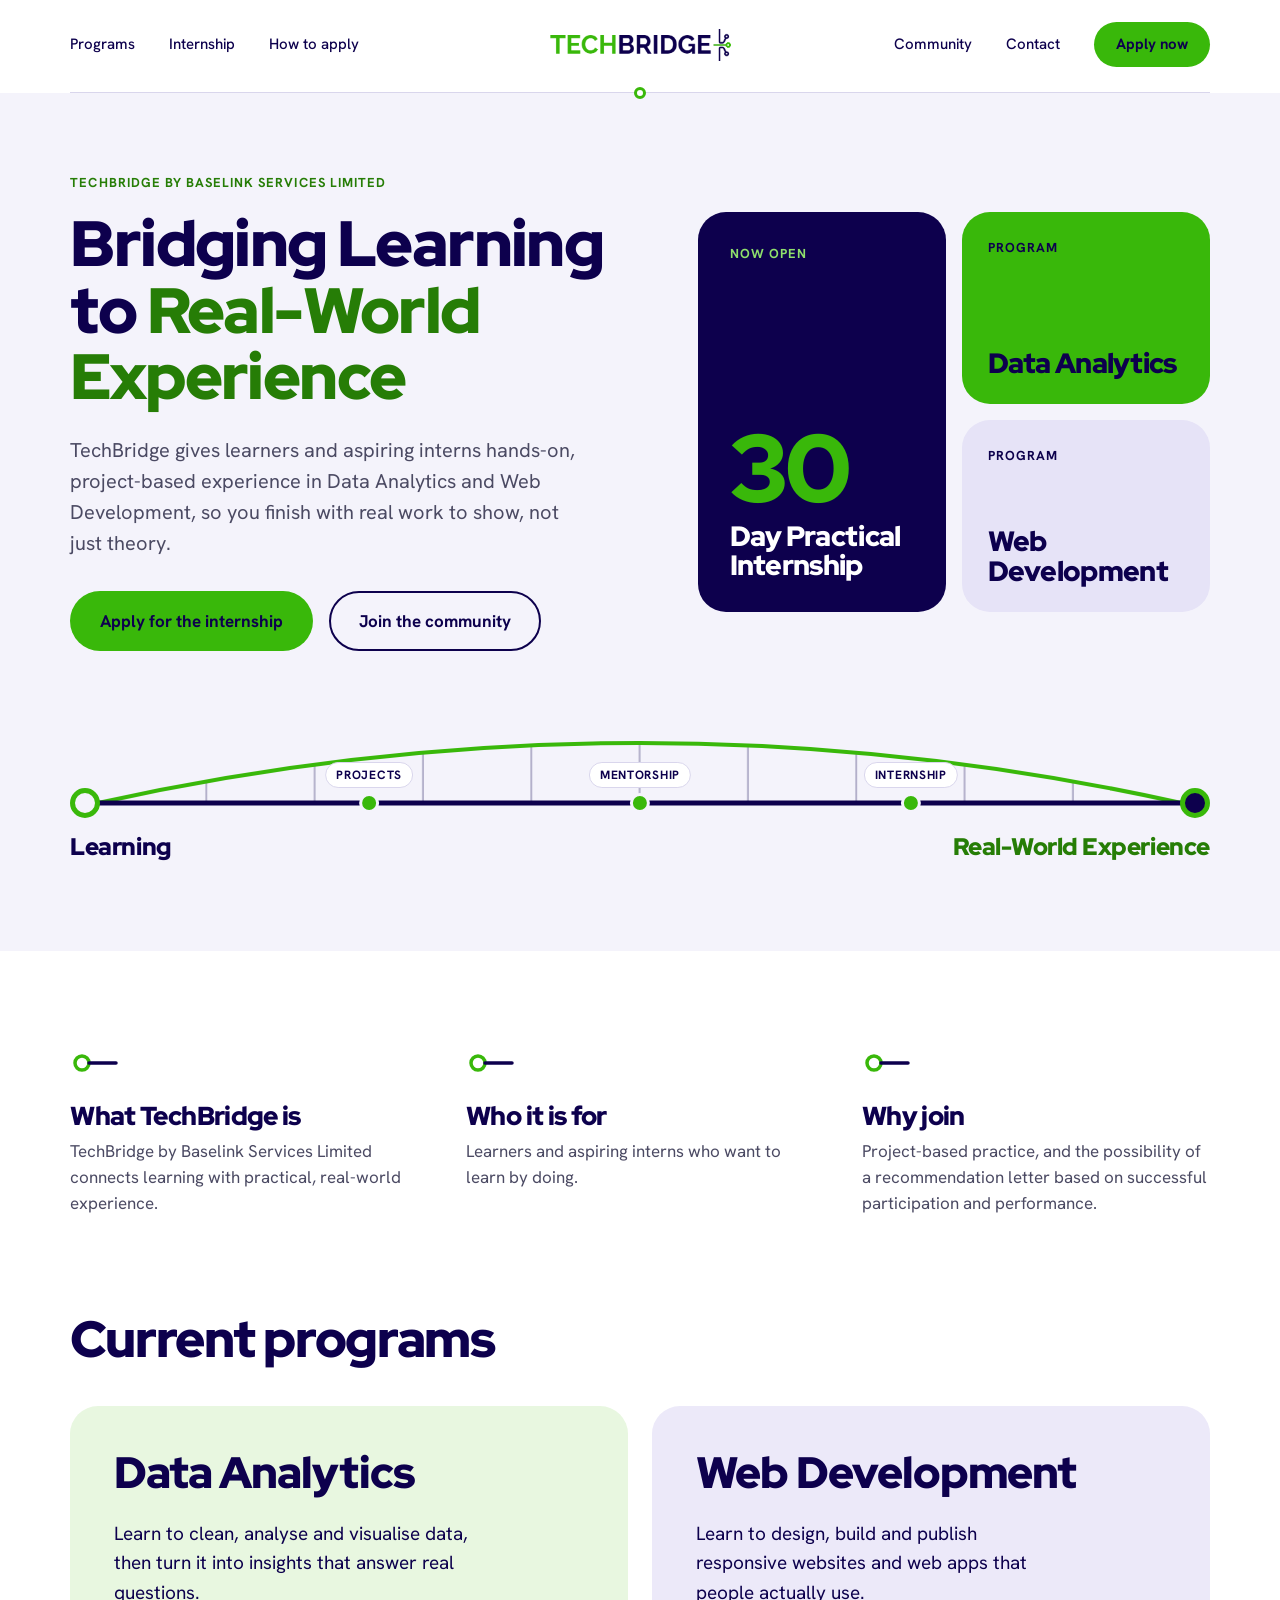
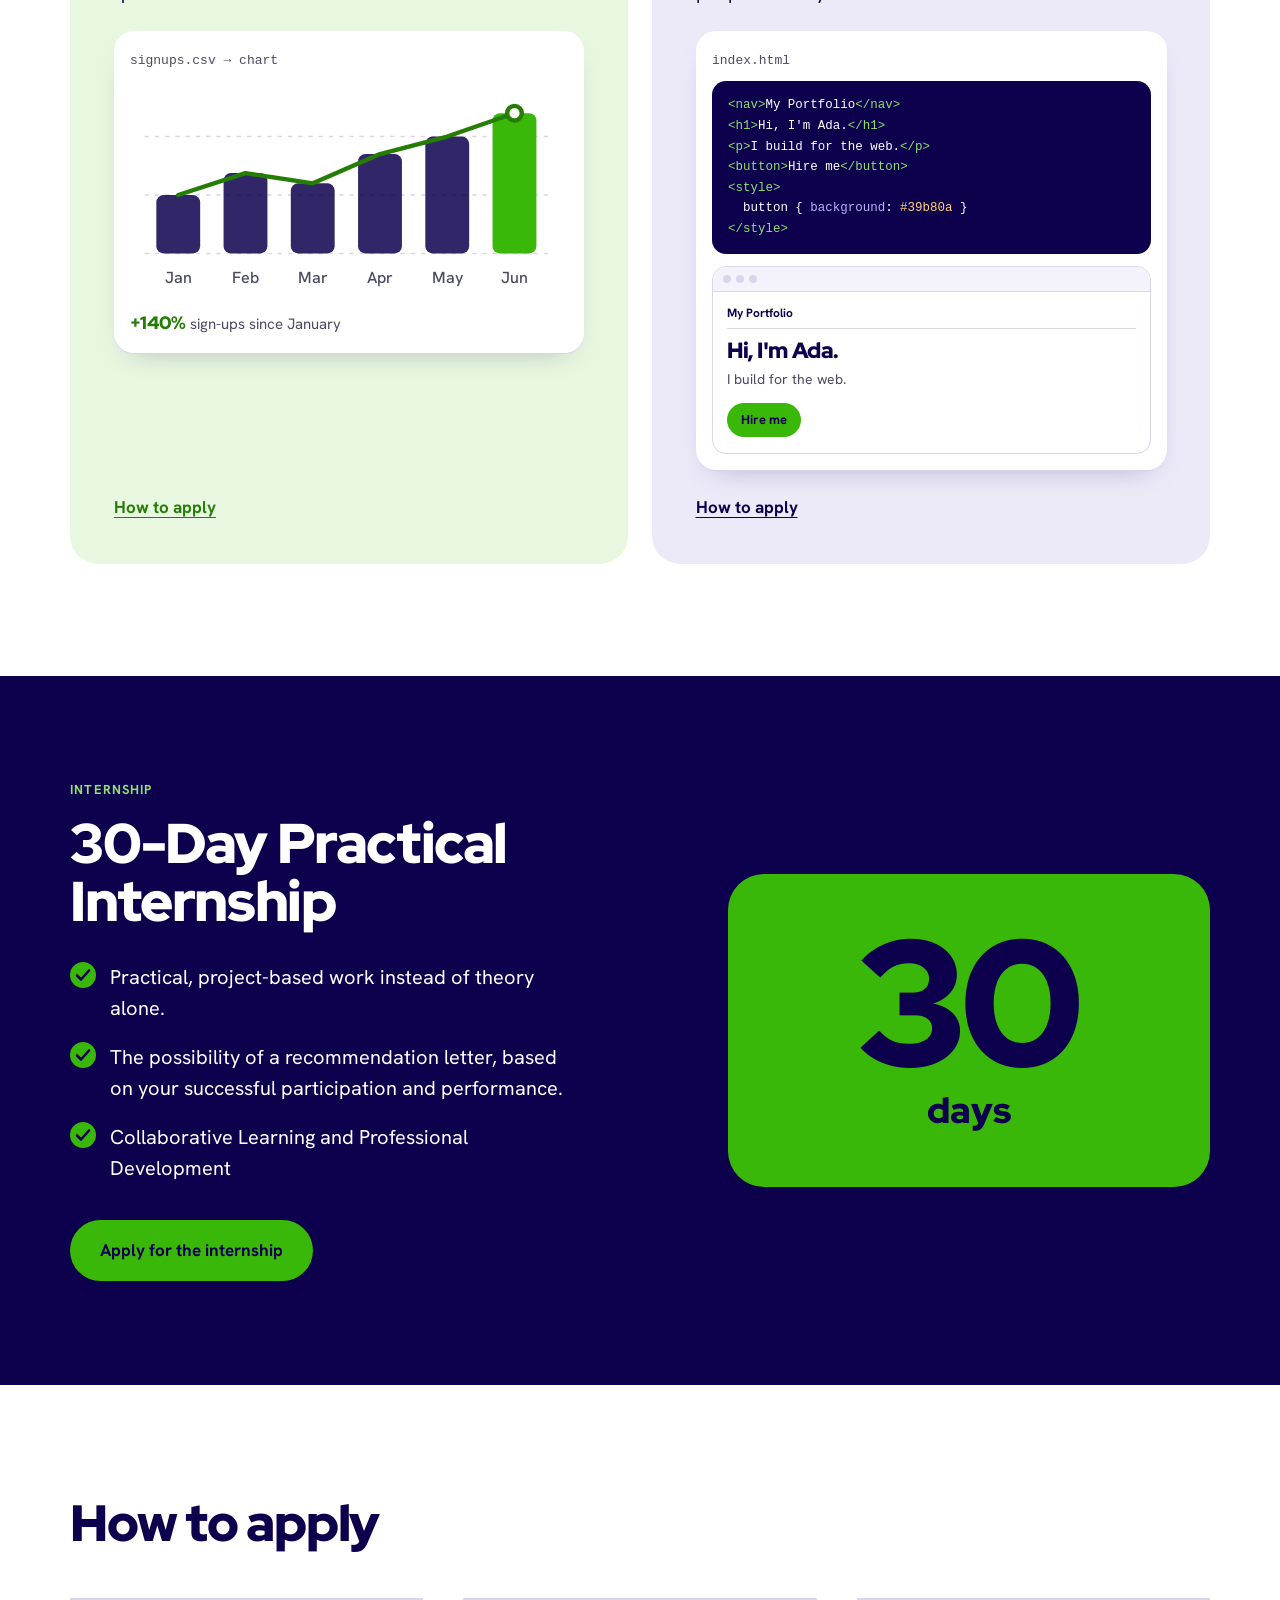
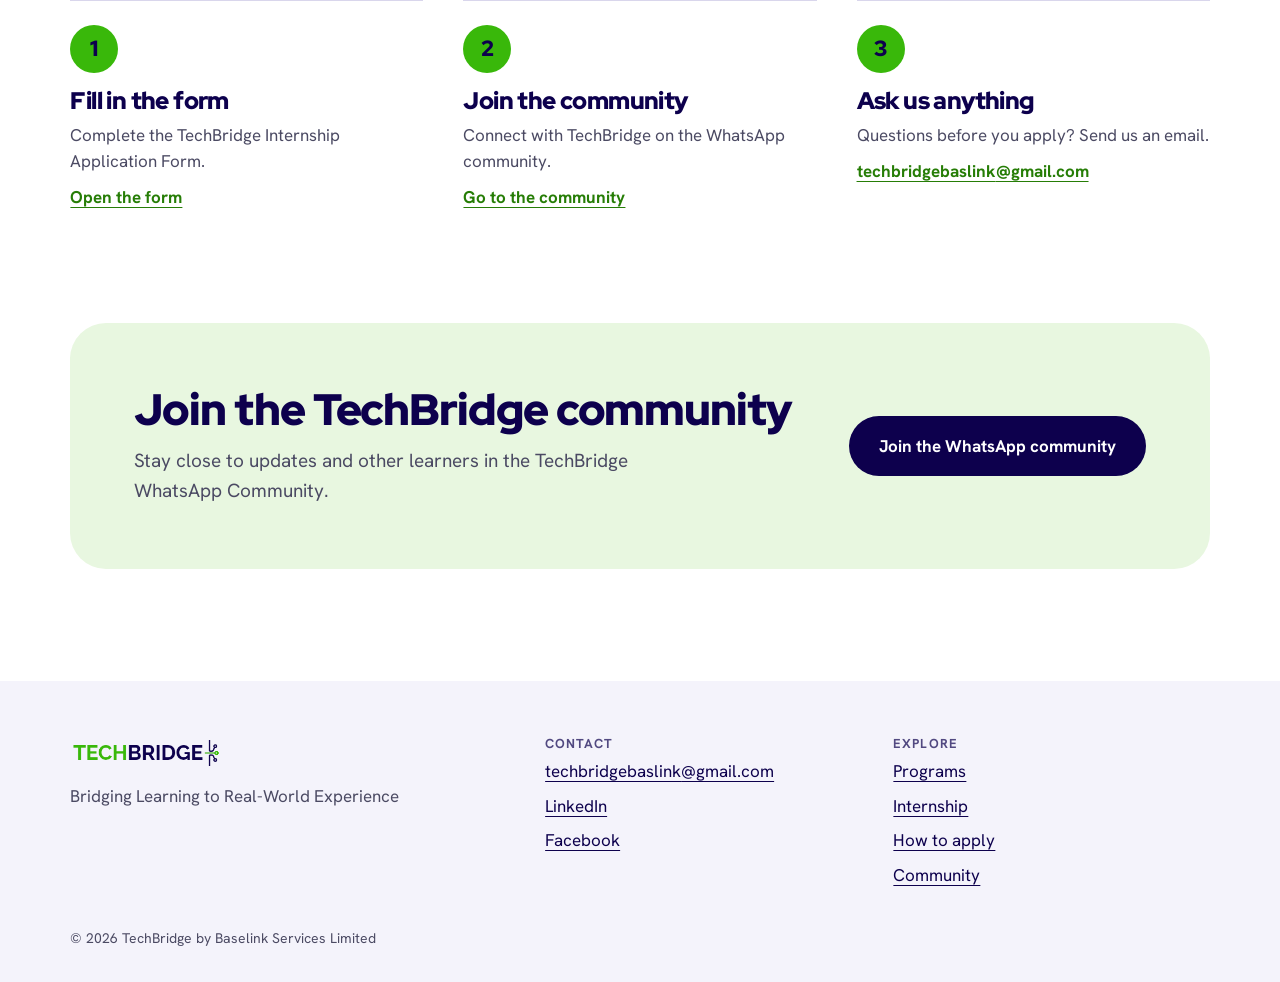
==== commit 0a7efdfd: "Add hero bridge animation, program demos, centered mobile layout, and copy fixes (6aeb0037906fa9d23f" ====
--- a/index.html
+++ b/index.html
@@ -287,7 +287,7 @@
           <span class="num">3</span>
           <h3>Ask us anything</h3>
           <p>Questions before you apply? Send us an email.</p>
-          <a class="link" href="mailto:techbridgebaslink@gmail.com">techbridgebaslink@gmail.com</a>
+          <a class="link" href="mailto:techbridgebaslink@gmail.com">techbridgebaslink<wbr />@gmail.com</a>
         </li>
       </ol>
     </section>
@@ -317,7 +317,7 @@
       </div>
       <div>
         <h2>Contact</h2>
-        <a href="mailto:techbridgebaslink@gmail.com">techbridgebaslink@gmail.com</a><a
+        <a href="mailto:techbridgebaslink@gmail.com">techbridgebaslink<wbr />@gmail.com</a><a
           href="https://www.linkedin.com/company/techbridge-services/" target="_blank" rel="noopener">LinkedIn</a>
         <a href="https://www.facebook.com/p/Baselink-Services-100066771475783/" target="_blank"
           rel="noopener">Facebook</a>
--- a/style.css
+++ b/style.css
@@ -1133,3 +1133,65 @@
     justify-items: center;
   }
 }
+
+/* PHONE footer: logo on top, Contact and Explore side by side */
+@media (max-width: 760px) {
+  .foot {
+    grid-template-columns: 1fr 1fr;
+    gap: 32px 16px;
+  }
+  .foot > div:first-child {
+    grid-column: 1 / -1;
+  }
+  .foot a[href^="mailto:"] {
+    font-size: 0.9375rem;
+  }
+}
+
+/* TABLET + PHONE: How to apply steps in one centred column */
+@media (max-width: 980px) {
+  .steps {
+    grid-template-columns: 1fr;
+    max-width: 520px;
+    margin-inline: auto;
+  }
+}
+
+/* TABLET header: keep links on one line */
+@media (min-width: 761px) and (max-width: 980px) {
+  .bar {
+    gap: 16px;
+  }
+  .nav-left,
+  .nav-right,
+  .right {
+    gap: 16px;
+    font-size: 0.875rem;
+  }
+  .nav-left a,
+  .nav-right a,
+  .btn-sm {
+    white-space: nowrap;
+  }
+  .btn-sm {
+    padding: 10px 16px;
+    font-size: 0.875rem;
+  }
+  .logo img {
+    height: 32px;
+    width: auto;
+  }
+}
+
+/* TABLET + PHONE: About items in one centred column; footer brand on the left */
+@media (max-width: 980px) {
+  .about {
+    grid-template-columns: 1fr;
+    max-width: 560px;
+    margin-inline: auto;
+  }
+  .foot > div:first-child {
+    justify-items: start;
+    text-align: left;
+  }
+}
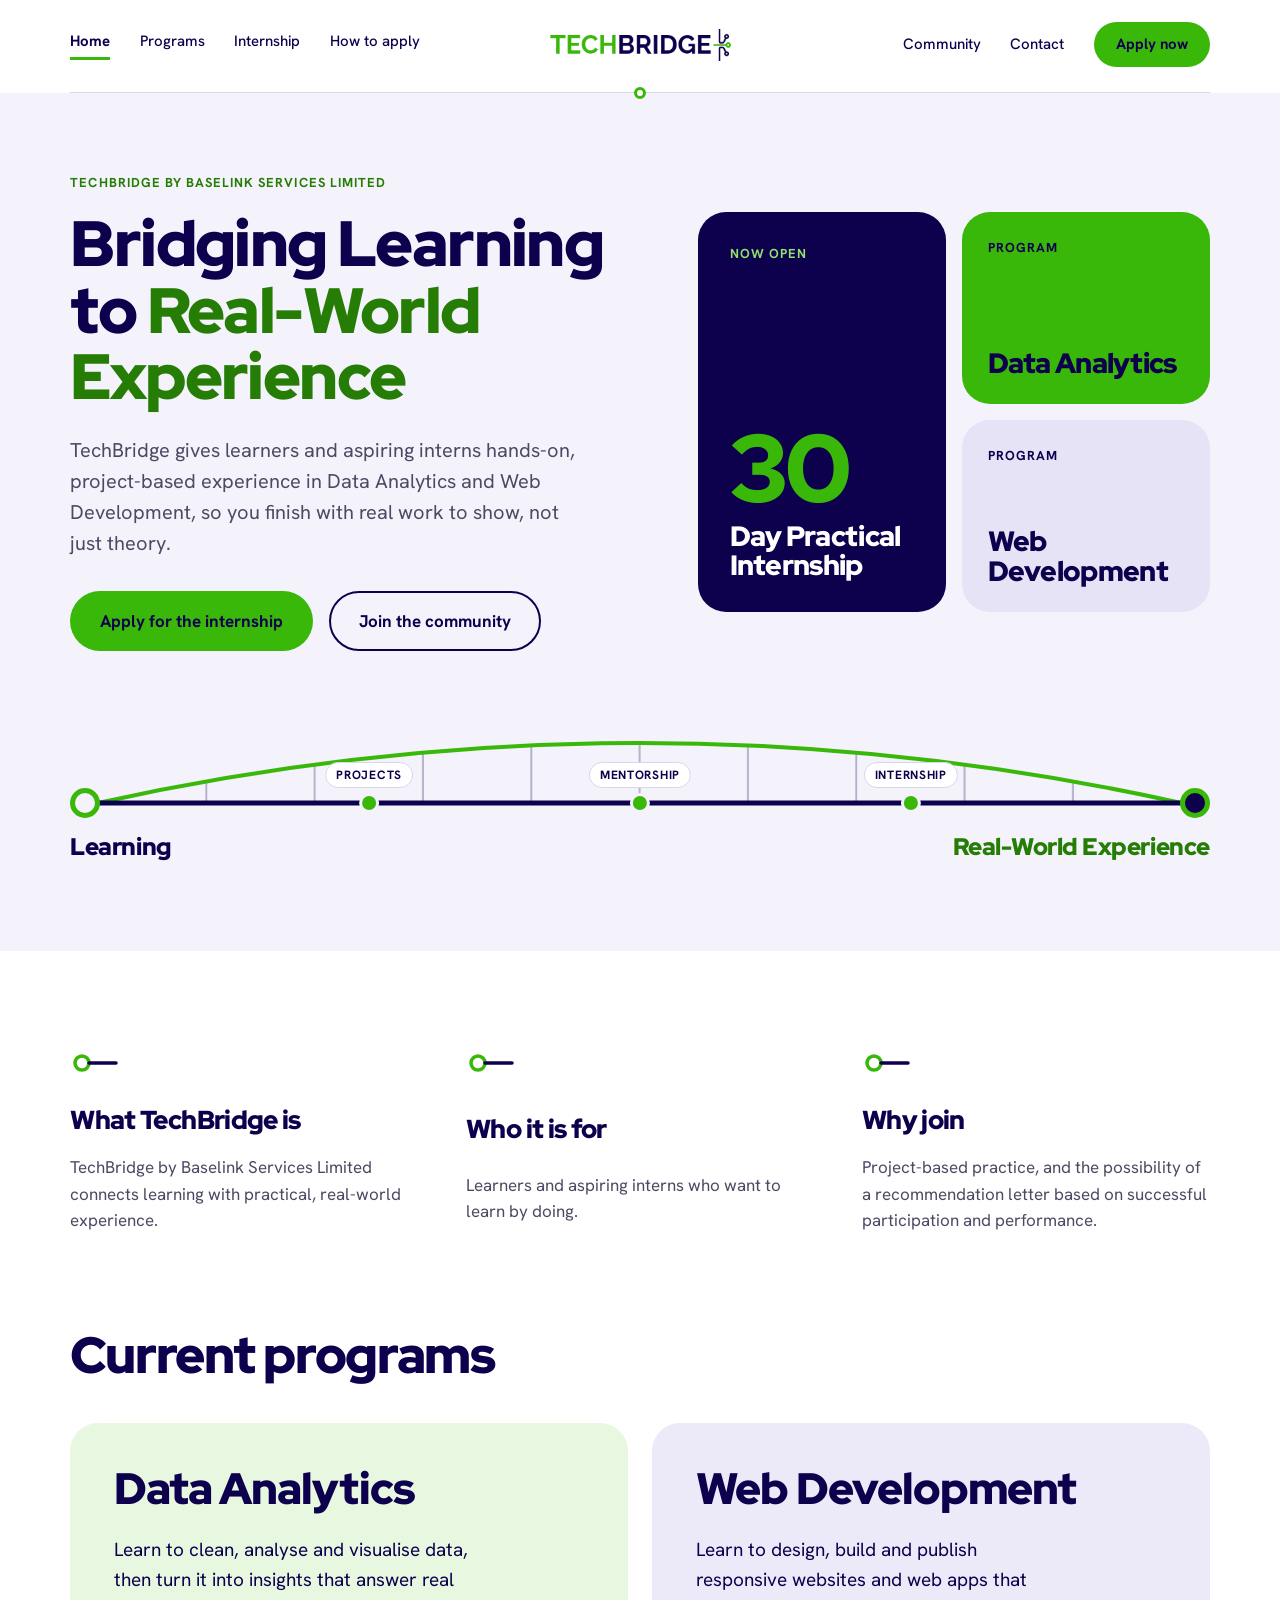
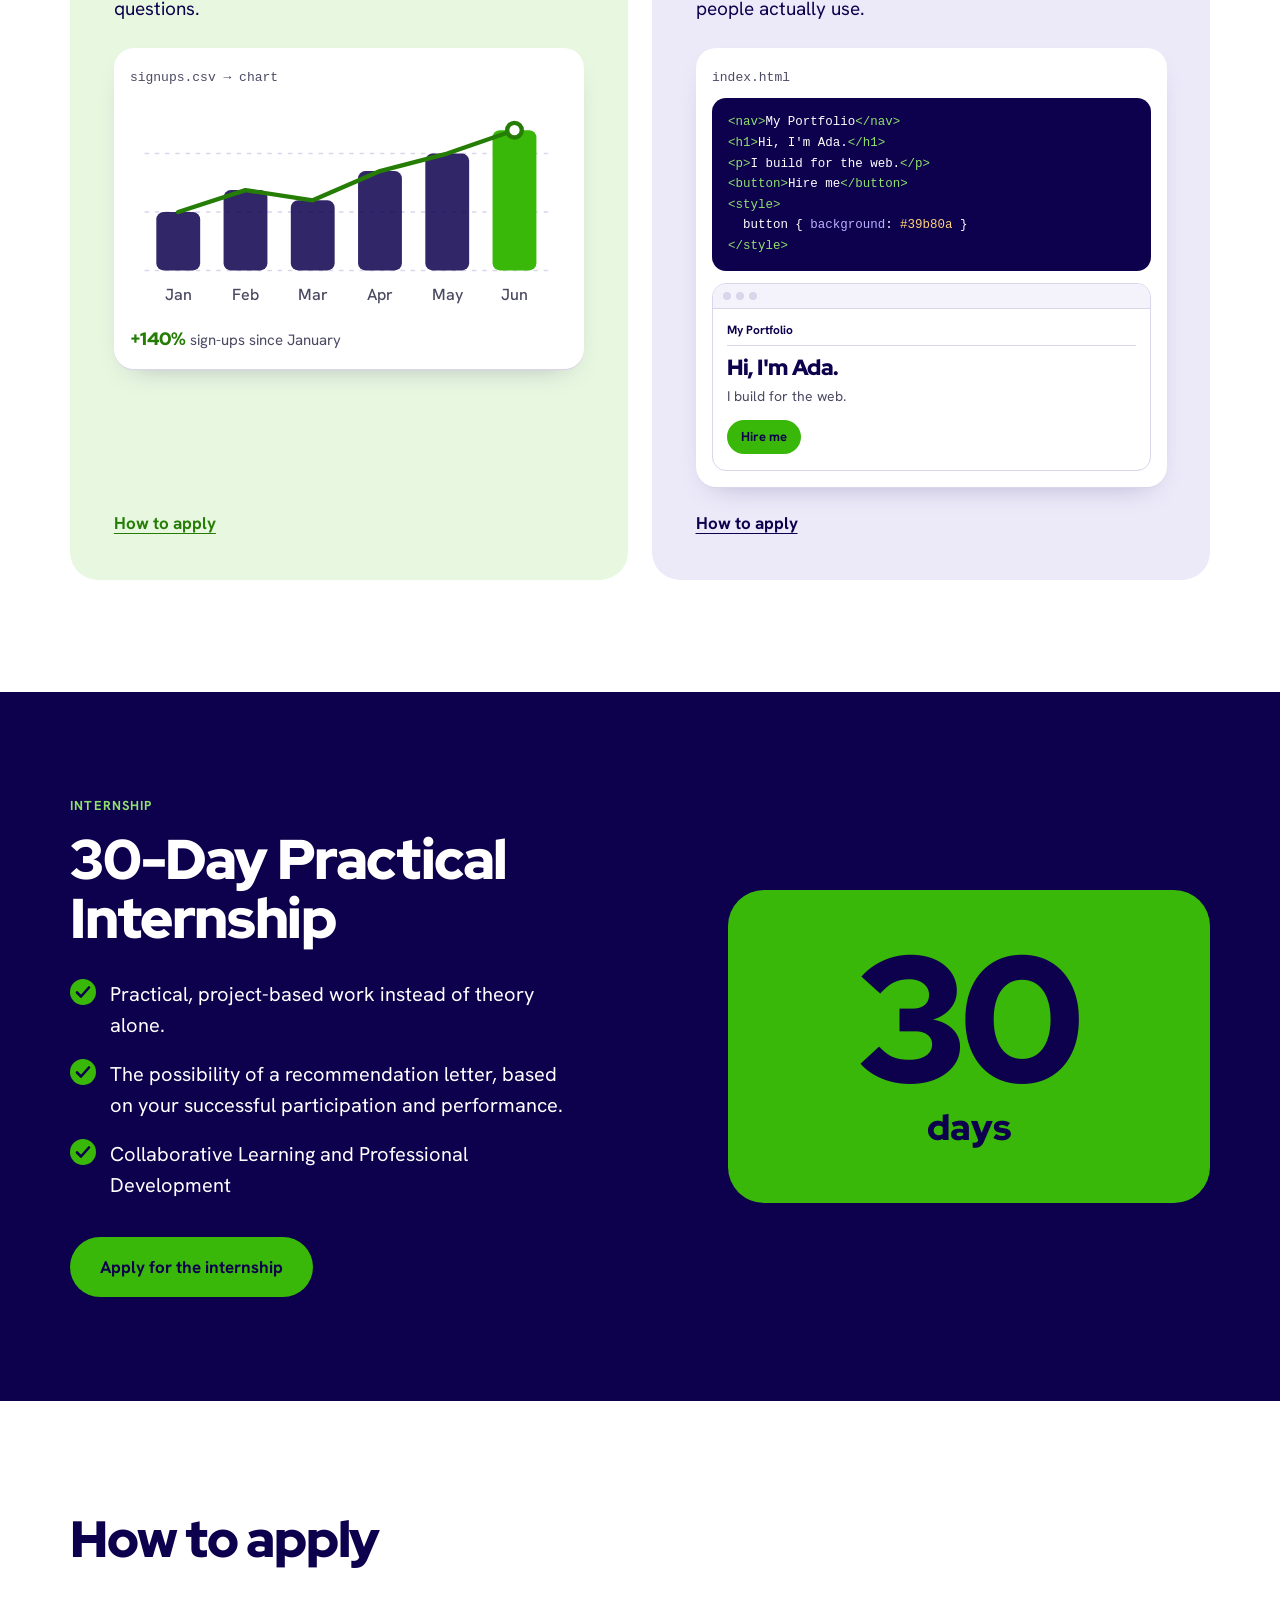
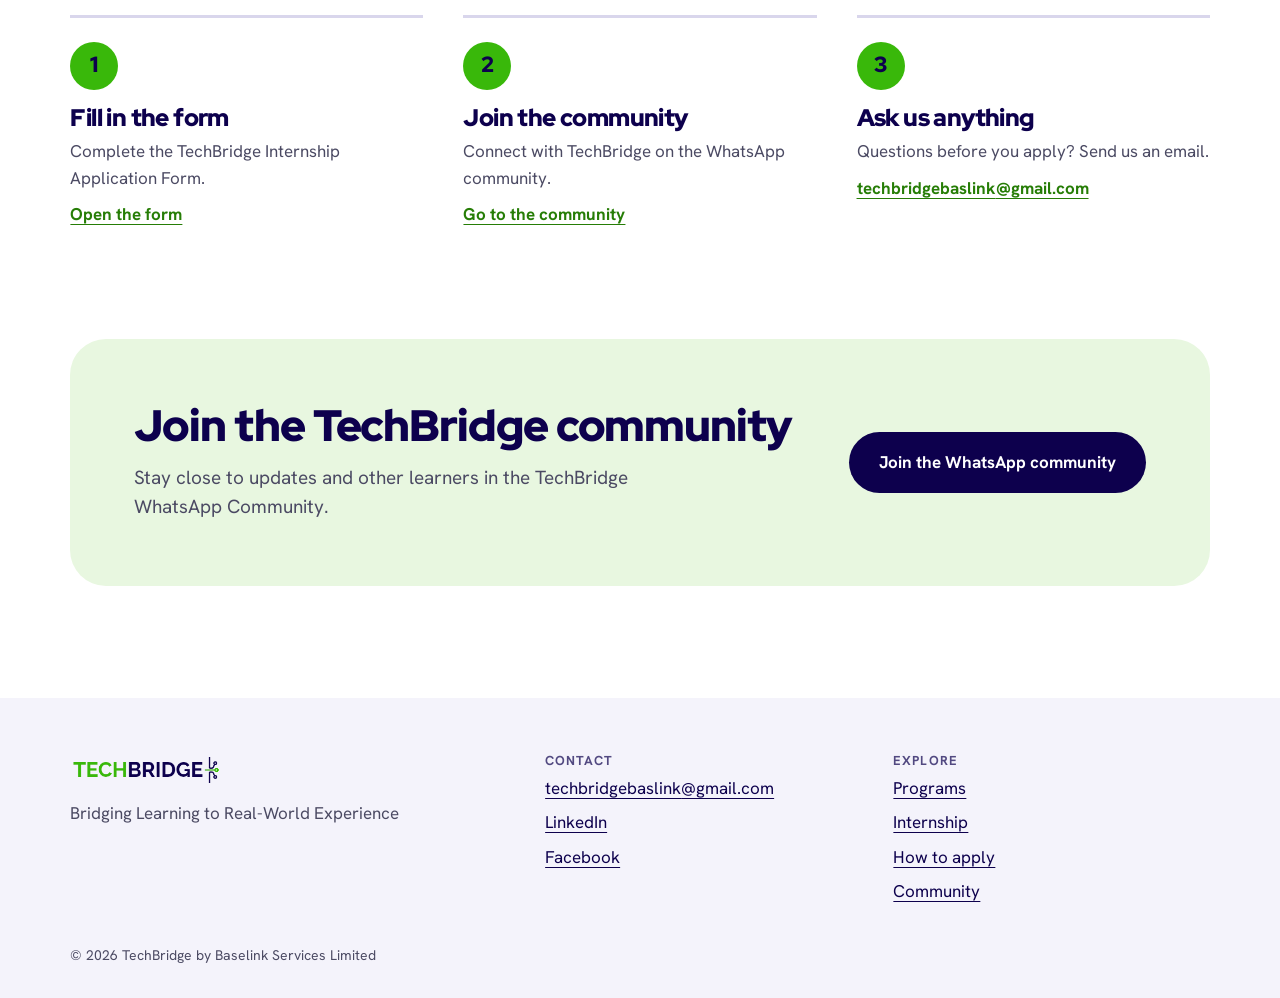
==== commit fa11b727: "i added new file to the existing system program and it's style sheet also added summary of what each" ====
--- a/index.html
+++ b/index.html
@@ -7,30 +7,38 @@
   <title>TechBridge: Bridging Learning to Real-World Experience</title>
   <meta name="description"
     content="TechBridge by Baselink Services Limited offers Data Analytics, Web Development and a 30-Day Practical Internship." />
+  <!-- Fonts: loads the two Google Fonts used on the site (headings and body text) -->
   <link rel="preconnect" href="https://fonts.googleapis.com" />
   <link rel="preconnect" href="https://fonts.gstatic.com" crossorigin />
   <link
     href="https://fonts.googleapis.com/css2?family=Red+Hat+Display:wght@500;700;900&family=Hanken+Grotesk:wght@400;500;700&display=swap"
     rel="stylesheet" />
-  <link rel="stylesheet" href="style.css" />
+  <!-- Styles: connects the CSS file to this page -->
+  <link rel="stylesheet" href="./styles/style.css" />
 </head>
 
 <body>
+  <!-- Skip link: hidden until you press Tab. Lets keyboard users jump past the menu. -->
   <a class="skip" href="#main">Skip to content</a>
 
-  <!-- 1. HEADER -->
+  <!-- 1. HEADER: the top bar. Links on both sides of the logo, plus the Apply now button.
+       On tablets and phones the links move into a menu. -->
   <!-- Phone menu: a hidden checkbox + CSS only, no JavaScript -->
   <input type="checkbox" id="menu-toggle" class="menu-toggle" aria-label="Open or close the menu" />
   <header class="site-header" id="top">
     <div class="bar">
+      <!-- Menu icon: ticking the checkbox above shows the menu (smaller screens only) -->
       <label class="menu-btn" for="menu-toggle" aria-hidden="true"><svg width="22" height="16" viewBox="0 0 22 16"
           aria-hidden="true">
           <path d="M1 2H21M1 8H21M1 14H21" stroke="currentColor" stroke-width="2" stroke-linecap="round" />
         </svg></label>
+      <!-- Left links. aria-current marks the page you are on. -->
       <nav class="nav-left" aria-label="Main">
-        <a href="#programs">Programs</a><a href="#internship">Internship</a><a href="#apply">How to apply</a>
+        <a href="index.html" aria-current="page">Home</a><a href="programs.html">Programs</a><a
+          href="#internship">Internship</a><a href="#apply">How to apply</a>
       </nav>
       <a class="logo" href="#top"><img src="images/logo.png" alt="TechBridge" width="189" height="40" /></a>
+      <!-- Right links and the main call to action -->
       <div class="right">
         <nav class="nav-right" aria-label="Secondary">
           <a href="#community">Community</a><a href="#contact">Contact</a>
@@ -38,15 +46,19 @@
         <a class="btn btn-sm" href="https://forms.gle/8EbdSy5ttGfLZfjv5">Apply now</a>
       </div>
     </div>
+    <!-- The menu that opens on smaller screens: the same links in one list -->
     <nav class="drawer" id="drawer" aria-label="Mobile">
-      <a href="#programs">Programs</a><a href="#internship">Internship</a><a href="#apply">How to apply</a><a
-        href="#community">Community</a><a href="#contact">Contact</a>
+      <a href="index.html" aria-current="page">Home</a><a href="programs.html">Programs</a><a
+        href="#internship">Internship</a><a href="#apply">How to apply</a><a href="#community">Community</a><a
+        href="#contact">Contact</a>
     </nav>
   </header>
 
   <main id="main">
-    <!-- 2. HERO -->
+    <!-- 2. HERO: the first thing visitors see. It says what TechBridge is, gives two buttons,
+         and ends with an animated bridge from Learning to Real-World Experience. -->
     <section class="hero">
+      <!-- Hero text: heading, short intro and the two buttons -->
       <div class="hero-text">
         <p class="eyebrow">TechBridge by Baselink Services Limited</p>
         <h1>Bridging Learning to <span>Real-World Experience</span></h1>
@@ -55,12 +67,13 @@
           experience in Data Analytics and Web Development, so you finish with
           real work to show, not just theory.
         </p>
-        <div class="actions">
+        <div class="actions btn-row">
           <a class="btn" href="#apply">Apply for the internship</a>
-          <a class="btn btn-outline" href="https://chat.whatsapp.com/FqpBvYS4oaK32cXDxc8JIS?utm_source=chatgpt.com">Join
+          <a class="btn btn-outline" href="https://chat.whatsapp.com/FqpBvYS4oaK32cXDxc8JIS">Join
             the community</a>
         </div>
       </div>
+      <!-- Tiles: a quick look at the internship and the two programs -->
       <div class="tiles" aria-label="At a glance">
         <div class="tile tile-main">
           <p class="eyebrow light">Now open</p>
@@ -79,7 +92,7 @@
         </div>
       </div>
 
-      <!-- Animated bridge: Learning to Real-World Experience -->
+      <!-- Animated bridge: draws itself from Learning to Real-World Experience -->
       <div class="bridge" role="img"
         aria-label="A bridge from Learning to Real-World Experience, crossing through projects, mentorship and the internship">
         <div class="bridge-end bridge-start">
@@ -117,9 +130,9 @@
       </div>
     </section>
 
-    <!-- 3. ABOUT -->
-    <section class="about" aria-label="About TechBridge">
-      <div>
+    <!-- 3. ABOUT: three short answers: what TechBridge is, who it is for and why join. -->
+    <section class="about feature-grid" aria-label="About TechBridge">
+      <article class="feature">
         <svg class="node" width="48" height="32" viewBox="0 0 48 32" aria-hidden="true">
           <circle cx="12" cy="16" r="7" fill="none" stroke="#39b80a" stroke-width="3.5" />
           <path d="M19 16H46" stroke="#0d004d" stroke-width="3.5" stroke-linecap="round" />
@@ -129,16 +142,16 @@
           TechBridge by Baselink Services Limited connects learning with
           practical, real-world experience.
         </p>
-      </div>
-      <div>
+      </article>
+      <article class="feature">
         <svg class="node" width="48" height="32" viewBox="0 0 48 32" aria-hidden="true">
           <circle cx="12" cy="16" r="7" fill="none" stroke="#39b80a" stroke-width="3.5" />
           <path d="M19 16H46" stroke="#0d004d" stroke-width="3.5" stroke-linecap="round" />
         </svg>
         <h2>Who it is for</h2>
         <p>Learners and aspiring interns who want to learn by doing.</p>
-      </div>
-      <div>
+      </article>
+      <article class="feature">
         <svg class="node" width="48" height="32" viewBox="0 0 48 32" aria-hidden="true">
           <circle cx="12" cy="16" r="7" fill="none" stroke="#39b80a" stroke-width="3.5" />
           <path d="M19 16H46" stroke="#0d004d" stroke-width="3.5" stroke-linecap="round" />
@@ -148,13 +161,14 @@
           Project-based practice, and the possibility of a recommendation
           letter based on successful participation and performance.
         </p>
-      </div>
-    </section>
-
-    <!-- 4. PROGRAMS -->
+      </article>
+    </section>
+
+    <!-- 4. PROGRAMS: the two programs as cards. Each card has a small live demo. -->
     <section class="programs" id="programs" aria-labelledby="programs-h">
       <h2 class="section-title" id="programs-h">Current programs</h2>
       <div class="cards">
+        <!-- Data Analytics card, with a demo chart that builds itself as you scroll -->
         <article class="card card-green">
           <h3>Data Analytics</h3>
           <p>
@@ -191,6 +205,7 @@
           </div>
           <a class="link" href="#apply">How to apply</a>
         </article>
+        <!-- Web Development card, with a demo where code types itself and becomes a page -->
         <article class="card card-lilac">
           <h3>Web Development</h3>
           <p>
@@ -227,12 +242,13 @@
       </div>
     </section>
 
-    <!-- 5. INTERNSHIP -->
+    <!-- 5. INTERNSHIP: the dark band that explains the 30-Day Practical Internship and what you get. -->
     <section class="internship" id="internship" aria-labelledby="intern-h">
       <div class="intern-in">
         <div>
           <p class="eyebrow light">Internship</p>
           <h2 id="intern-h">30-Day Practical Internship</h2>
+          <!-- The benefits list -->
           <ul class="checks">
             <li>
               <svg width="26" height="26" viewBox="0 0 26 26" aria-hidden="true">
@@ -257,8 +273,9 @@
               </svg><span>Collaborative Learning and Professional Development</span>
             </li>
           </ul>
-          <a class="btn" href="https://forms.gle/8EbdSy5ttGfLZfjv5?utm_source=chatgpt.com">Apply for the internship</a>
-        </div>
+          <a class="btn" href="https://forms.gle/8EbdSy5ttGfLZfjv5">Apply for the internship</a>
+        </div>
+        <!-- Big "30 days" box: decoration only, so screen readers skip it -->
         <div class="days" aria-hidden="true">
           <p class="big">30</p>
           <p>days</p>
@@ -266,7 +283,7 @@
       </div>
     </section>
 
-    <!-- 6. HOW TO APPLY -->
+    <!-- 6. HOW TO APPLY: three simple steps: fill in the form, join the community, ask a question. -->
     <section class="apply" id="apply" aria-labelledby="apply-h">
       <h2 class="section-title" id="apply-h">How to apply</h2>
       <ol class="steps">
@@ -274,13 +291,13 @@
           <span class="num">1</span>
           <h3>Fill in the form</h3>
           <p>Complete the TechBridge Internship Application Form.</p>
-          <a class="link" href="https://forms.gle/8EbdSy5ttGfLZfjv5?utm_source=chatgpt.com">Open the form</a>
+          <a class="link" href="https://forms.gle/8EbdSy5ttGfLZfjv5">Open the form</a>
         </li>
         <li>
           <span class="num">2</span>
           <h3>Join the community</h3>
           <p>Connect with TechBridge on the WhatsApp community.</p>
-          <a class="link" href="https://chat.whatsapp.com/FqpBvYS4oaK32cXDxc8JIS?utm_source=chatgpt.com">Go to the
+          <a class="link" href="https://chat.whatsapp.com/FqpBvYS4oaK32cXDxc8JIS">Go to the
             community</a>
         </li>
         <li>
@@ -292,7 +309,7 @@
       </ol>
     </section>
 
-    <!-- 7. COMMUNITY -->
+    <!-- 7. COMMUNITY: invites visitors to join the TechBridge WhatsApp community. -->
     <section class="community" id="community" aria-labelledby="comm-h">
       <div class="comm-in">
         <div>
@@ -302,19 +319,21 @@
             WhatsApp Community.
           </p>
         </div>
-        <a class="btn btn-navy" href="https://chat.whatsapp.com/FqpBvYS4oaK32cXDxc8JIS?utm_source=chatgpt.com">Join the
+        <a class="btn btn-navy" href="https://chat.whatsapp.com/FqpBvYS4oaK32cXDxc8JIS">Join the
           WhatsApp community</a>
       </div>
     </section>
   </main>
 
-  <!-- 8. FOOTER -->
+  <!-- 8. FOOTER: the bottom of the page. Logo and tagline, contact details and useful links. -->
   <footer class="site-footer" id="contact">
     <div class="foot">
+      <!-- Logo and tagline -->
       <div>
         <img src="images/logo.png" alt="TechBridge" width="151" height="32" />
         <p>Bridging Learning to Real-World Experience</p>
       </div>
+      <!-- Official contact details only -->
       <div>
         <h2>Contact</h2>
         <a href="mailto:techbridgebaslink@gmail.com">techbridgebaslink<wbr />@gmail.com</a><a
@@ -322,9 +341,10 @@
         <a href="https://www.facebook.com/p/Baselink-Services-100066771475783/" target="_blank"
           rel="noopener">Facebook</a>
       </div>
+      <!-- Quick links to the rest of the site -->
       <div>
         <h2>Explore</h2>
-        <a href="#programs">Programs</a><a href="#internship">Internship</a><a href="#apply">How to apply</a><a
+        <a href="programs.html">Programs</a><a href="#internship">Internship</a><a href="#apply">How to apply</a><a
           href="#community">Community</a>
       </div>
     </div>
--- a/styles/style.css
+++ b/styles/style.css
@@ -0,0 +1,1308 @@
+/* TechBridge styles
+   Colours come from the logo: indigo + green.
+   Layout: CSS Grid for every section.
+   Used by index.html and programs.html (programs.css adds the Programs page extras). */
+
+/* ---------- VARIABLES ----------
+   The colours, fonts and spacing used everywhere.
+   Change a value here and it changes across the whole site. */
+:root {
+  --indigo: #0d004d;
+  --green: #39b80a;
+  --green-text: #267d06; /* darker green: readable on light backgrounds */
+  --green-soft: #8fe06c;
+  --lavender: #f4f3fb;
+  --lilac: #e6e3f7;
+  --lilac-card: #ece9f9;
+  --green-card: #e8f7e0;
+  --muted: #4b4a63;
+  --line: #d9d6ec;
+  --white: #fff;
+  --display: "Red Hat Display", system-ui, "Segoe UI", Arial, sans-serif;
+  --text: "Hanken Grotesk", system-ui, "Segoe UI", Arial, sans-serif;
+  --pad: clamp(20px, 5.5vw, 80px); /* side spacing of the page */
+  --radius: 28px;
+  color-scheme: light;
+}
+
+/* ---------- RESET ----------
+   Removes the browser's default spacing so every element starts the same. */
+*,
+*::before,
+*::after {
+  box-sizing: border-box;
+  margin: 0;
+  padding: 0;
+}
+
+/* ---------- BASE ----------
+   Page-wide settings: smooth scrolling, body text, images, links, keyboard focus. */
+html {
+  scroll-behavior: smooth;
+  scroll-padding-top: 90px; /* keeps the sticky header from covering section titles */
+}
+@media (prefers-reduced-motion: reduce) {
+  html {
+    scroll-behavior: auto;
+  }
+}
+body {
+  font: 400 1.0625rem/1.55 var(--text);
+  color: var(--indigo);
+  background: var(--white);
+  -webkit-font-smoothing: antialiased;
+}
+img {
+  max-width: 100%;
+  height: auto;
+  display: block;
+}
+a {
+  color: inherit;
+}
+:focus-visible {
+  outline: 3px solid var(--green);
+  outline-offset: 3px;
+}
+
+/* ---------- REUSABLE PATTERNS ----------
+   Small HTML/CSS helpers that reduce repeated layout code across pages. */
+.btn-row {
+  display: flex;
+  flex-wrap: wrap;
+  gap: 16px;
+}
+.feature-grid {
+  display: grid;
+  grid-template-columns: repeat(auto-fit, minmax(240px, 1fr));
+  gap: 48px;
+}
+.feature {
+  display: grid;
+  gap: 12px;
+}
+.feature h2 {
+  font-size: 1.625rem;
+  margin: 0;
+}
+.feature p {
+  color: var(--muted);
+}
+/* Skip link: hidden until you press Tab */
+.skip {
+  position: absolute;
+  left: -999px;
+  top: 8px;
+  background: var(--indigo);
+  color: #fff;
+  padding: 10px 16px;
+  border-radius: 8px;
+  z-index: 20;
+}
+.skip:focus {
+  left: 8px;
+}
+
+/* ---------- TYPE ----------
+   Headings use the display font; the small green label above headings is the eyebrow. */
+h1,
+h2,
+h3,
+.big {
+  font-family: var(--display);
+  font-weight: 900;
+  letter-spacing: -0.025em;
+  line-height: 1.04;
+}
+.eyebrow {
+  font-size: 0.8125rem;
+  letter-spacing: 0.08em;
+  text-transform: uppercase;
+  font-weight: 700;
+  color: var(--green-text);
+}
+.eyebrow.light {
+  color: var(--green-soft);
+}
+.section-title {
+  font-size: clamp(2rem, 4vw, 3.25rem);
+}
+
+/* ---------- BUTTONS ----------
+   One .btn class makes every button. The other classes are small variations. */
+.btn {
+  display: inline-block;
+  background: var(--green);
+  color: var(--indigo);
+  font-weight: 700;
+  text-decoration: none;
+  border-radius: 999px;
+  padding: 17px 30px;
+  transition:
+    transform 0.2s ease,
+    background 0.2s;
+}
+.btn:hover {
+  background: #4ccb1b;
+  transform: translateY(-2px);
+}
+.btn-sm {
+  padding: 11px 22px;
+  font-size: 0.9375rem;
+}
+.btn-outline {
+  background: transparent;
+  border: 2px solid var(--indigo);
+  padding: 15px 28px;
+}
+.btn-outline:hover {
+  background: var(--indigo);
+  color: #fff;
+}
+.btn-navy {
+  background: var(--indigo);
+  color: #fff;
+}
+.btn-navy:hover {
+  background: #1c0a6b;
+}
+.link {
+  font-weight: 700;
+  color: var(--green-text);
+  text-underline-offset: 4px;
+}
+.link-navy {
+  color: var(--indigo);
+}
+@media (prefers-reduced-motion: reduce) {
+  .btn {
+    transition: none;
+  }
+  .btn:hover {
+    transform: none;
+  }
+}
+
+/* ---------- 1. HEADER ----------
+   The top bar, shared by every page. Three columns: left links, logo in the middle,
+   right links and the Apply now button. It stays at the top while you scroll. */
+.site-header {
+  position: sticky;
+  top: 0;
+  z-index: 10;
+  background: var(--white);
+}
+.bar {
+  position: relative;
+  display: grid;
+  grid-template-columns: 1fr auto 1fr;
+  align-items: center;
+  gap: clamp(16px, 2vw, 32px);
+  padding: 22px var(--pad) 26px;
+}
+/* The thin line under the header... */
+.bar::after {
+  content: "";
+  position: absolute;
+  left: var(--pad);
+  right: var(--pad);
+  bottom: 0;
+  height: 1px;
+  background: var(--line);
+}
+/* ...and the small green circle in its middle (it echoes the logo) */
+.bar::before {
+  content: "";
+  position: absolute;
+  left: 50%;
+  bottom: -6px;
+  margin-left: -6px;
+  width: 12px;
+  height: 12px;
+  border-radius: 50%;
+  background: var(--white);
+  border: 3px solid var(--green);
+  z-index: 1;
+}
+.nav-left,
+.nav-right {
+  display: flex;
+  gap: clamp(18px, 2.3vw, 34px);
+  font-size: 0.9375rem;
+  font-weight: 500;
+}
+.nav-left a,
+.nav-right a {
+  text-decoration: none;
+}
+.nav-left a:hover,
+.nav-right a:hover {
+  text-decoration: underline;
+  text-underline-offset: 5px;
+}
+/* The link for the page you are on (set with aria-current="page" in the HTML) */
+.nav-left a[aria-current="page"] {
+  font-weight: 700;
+  padding-bottom: 4px;
+  border-bottom: 3px solid var(--green);
+  text-decoration: none;
+}
+.drawer a[aria-current="page"] {
+  color: var(--green-text);
+}
+.right {
+  display: flex;
+  justify-content: flex-end;
+  align-items: center;
+  gap: clamp(18px, 2.3vw, 34px);
+}
+/* The menu icon, menu list and checkbox only appear on smaller screens */
+.menu-btn,
+.drawer {
+  display: none;
+}
+.menu-toggle {
+  display: none;
+}
+
+/* ---------- 2. HERO ----------
+   The first section. Two columns: text on the left, tiles on the right.
+   The bridge (see section 2b) spans the full width underneath. */
+.hero {
+  background: var(--lavender);
+  padding: 80px var(--pad) 88px;
+  display: grid;
+  grid-template-columns: 1.1fr 1fr;
+  gap: 64px;
+  align-items: center;
+}
+.hero h1 {
+  font-size: clamp(2.5rem, 5vw, 4.5rem);
+  margin-top: 18px;
+}
+.hero h1 span {
+  color: var(--green-text);
+}
+.lede {
+  font-size: 1.25rem;
+  color: var(--muted);
+  max-width: 46ch;
+  margin-top: 24px;
+}
+.actions {
+  display: flex;
+  flex-wrap: wrap;
+  gap: 16px;
+  margin-top: 32px;
+}
+.btn-row {
+  margin-top: 32px;
+}
+/* The three coloured tiles. The internship tile is as tall as the other two together. */
+.tiles {
+  display: grid;
+  grid-template-columns: 1fr 1fr;
+  gap: 16px;
+}
+.tile {
+  border-radius: var(--radius);
+  padding: 26px;
+  min-height: 192px;
+  display: flex;
+  flex-direction: column;
+  justify-content: space-between;
+}
+.tile-main {
+  grid-row: span 2;
+  background: var(--indigo);
+  color: #fff;
+  padding: 32px;
+  min-height: 400px;
+}
+.tile-green {
+  background: var(--green);
+}
+.tile-lilac {
+  background: var(--lilac);
+}
+.tile .eyebrow {
+  color: var(--indigo);
+}
+.tile .eyebrow.light {
+  color: var(--green-soft);
+}
+.tile-title {
+  font-family: var(--display);
+  font-weight: 900;
+  font-size: clamp(1.4rem, 2.2vw, 1.875rem);
+  letter-spacing: -0.025em;
+  line-height: 1.05;
+}
+.tile-main .tile-title {
+  font-size: 1.75rem;
+  margin-top: 6px;
+}
+.big {
+  font-size: 6rem;
+  color: var(--green);
+  line-height: 1;
+}
+
+/* ---------- 3. ABOUT ----------
+   Three short blocks side by side. auto-fit means: as many columns as fit,
+   so it becomes one column on a phone with no extra code. */
+.about {
+  padding: 96px var(--pad);
+  display: grid;
+  grid-template-columns: repeat(auto-fit, minmax(240px, 1fr));
+  gap: 48px;
+}
+.about h2 {
+  font-size: 1.625rem;
+  margin: 16px 0 8px;
+}
+.about p {
+  color: var(--muted);
+}
+.feature-grid {
+  gap: 48px;
+}
+
+/* ---------- 4. PROGRAMS ----------
+   The two program cards. They sit side by side and stack when there is no room. */
+.programs {
+  padding: 0 var(--pad) 112px;
+}
+.cards {
+  display: grid;
+  grid-template-columns: repeat(auto-fit, minmax(min(100%, 320px), 1fr));
+  gap: 24px;
+  margin-top: 40px;
+}
+.card {
+  border-radius: var(--radius);
+  padding: clamp(28px, 3.4vw, 44px);
+  min-height: 300px;
+  display: flex;
+  flex-direction: column;
+  justify-content: space-between;
+  gap: 24px;
+}
+.card h3 {
+  font-size: clamp(2rem, 3.4vw, 2.75rem);
+}
+.card p {
+  font-size: 1.1875rem;
+  max-width: 34ch;
+}
+.card-green {
+  background: var(--green-card);
+}
+.card-lilac {
+  background: var(--lilac-card);
+}
+
+/* ---------- 5. INTERNSHIP ----------
+   The dark indigo band. Text and benefits on the left, a big "30 days" box on the right. */
+.internship {
+  background: var(--indigo);
+  color: #fff;
+  padding: 104px var(--pad);
+}
+.intern-in {
+  display: grid;
+  grid-template-columns: 1.2fr 1fr;
+  gap: 80px;
+  align-items: center;
+}
+.internship h2 {
+  font-size: clamp(2.25rem, 4.4vw, 3.5rem);
+  margin-top: 14px;
+}
+.checks {
+  list-style: none;
+  display: grid;
+  gap: 18px;
+  margin: 32px 0 36px;
+  font-size: 1.25rem;
+  max-width: 46ch;
+}
+.checks li {
+  display: flex;
+  gap: 14px;
+  align-items: flex-start;
+}
+.checks svg {
+  flex: none;
+}
+.days {
+  background: var(--green);
+  color: var(--indigo);
+  border-radius: 36px;
+  padding: 48px;
+  text-align: center;
+}
+.days .big {
+  color: var(--indigo);
+  font-size: clamp(7rem, 14vw, 12.5rem);
+  line-height: 0.9;
+}
+.days p:last-child {
+  font-family: var(--display);
+  font-weight: 900;
+  font-size: 2.25rem;
+}
+
+/* ---------- 6. HOW TO APPLY ----------
+   Three numbered steps in a row. Each has a green number circle. */
+.apply {
+  padding: 112px var(--pad);
+}
+.steps {
+  list-style: none;
+  display: grid;
+  grid-template-columns: repeat(auto-fit, minmax(240px, 1fr));
+  gap: 40px;
+  margin-top: 48px;
+}
+.steps li {
+  border-top: 3px solid var(--line);
+  padding-top: 24px;
+}
+.num {
+  display: grid;
+  place-items: center;
+  width: 48px;
+  height: 48px;
+  border-radius: 50%;
+  background: var(--green);
+  font-family: var(--display);
+  font-weight: 900;
+  font-size: 1.375rem;
+}
+.steps h3 {
+  font-size: 1.5rem;
+  margin: 16px 0 8px;
+}
+.steps p {
+  color: var(--muted);
+  margin-bottom: 10px;
+}
+.steps .link {
+  overflow-wrap: anywhere;
+}
+
+/* ---------- 7. COMMUNITY ----------
+   A green panel with the WhatsApp button. Flexbox: text and button in one row,
+   and the button drops below when there is no room. */
+.community {
+  padding: 0 var(--pad) 112px;
+}
+.comm-in {
+  background: var(--green-card);
+  border-radius: 36px;
+  padding: clamp(28px, 5vw, 64px);
+  display: flex;
+  flex-wrap: wrap;
+  justify-content: space-between;
+  align-items: center;
+  gap: 32px 48px;
+}
+.comm-in h2 {
+  font-size: clamp(1.875rem, 3.4vw, 2.75rem);
+}
+.comm-in p {
+  margin-top: 14px;
+  font-size: 1.1875rem;
+  max-width: 46ch;
+  color: var(--muted);
+}
+
+/* ---------- 8. FOOTER ----------
+   Three columns: logo and tagline, contact details, quick links. */
+.site-footer {
+  background: var(--lavender);
+  padding: 56px var(--pad) 32px;
+}
+.foot {
+  display: grid;
+  grid-template-columns: 1.4fr 1fr 1fr;
+  gap: 32px;
+}
+.foot > div {
+  display: grid;
+  gap: 8px;
+  align-content: start;
+}
+.foot img {
+  height: 32px;
+  width: auto;
+}
+.foot p {
+  color: var(--muted);
+  margin-top: 6px;
+}
+.foot h2 {
+  font-family: var(--text);
+  font-size: 0.8125rem;
+  letter-spacing: 0.08em;
+  text-transform: uppercase;
+  font-weight: 700;
+  opacity: 0.7;
+}
+.foot a {
+  text-underline-offset: 4px;
+  overflow-wrap: anywhere;
+}
+.legal {
+  margin-top: 40px;
+  font-size: 0.875rem;
+  color: var(--muted);
+}
+
+/* ---------- 2b. HERO BRIDGE ----------
+   The animated bridge under the hero. It draws itself from "Learning" to
+   "Real-World Experience". Visitors who prefer reduced motion see the finished bridge. */
+.bridge {
+  --h: 120px; /* height of the drawing; the deck sits at 100/120 of it */
+  --deck: calc(var(--h) * 0.8333);
+  --node: 30px;
+  grid-column: 1 / -1;
+  display: grid;
+  grid-template-columns: var(--node) 1fr var(--node);
+  padding-bottom: 40px;
+  margin-top: -12px;
+}
+.bridge-end {
+  position: relative;
+  padding-top: calc(var(--deck) - var(--node) / 2);
+}
+.b-node {
+  display: block;
+  width: var(--node);
+  height: var(--node);
+  border-radius: 50%;
+  border: 5px solid var(--green);
+  background: var(--lavender);
+  position: relative;
+  z-index: 1;
+}
+.bridge-finish .b-node {
+  background: var(--indigo);
+}
+.b-label {
+  position: absolute;
+  top: calc(var(--deck) + var(--node) / 2 + 10px);
+  white-space: nowrap;
+  font-family: var(--display);
+  font-weight: 900;
+  font-size: clamp(1.05rem, 2vw, 1.5rem);
+  letter-spacing: -0.02em;
+}
+.bridge-start .b-label {
+  left: 0;
+}
+.bridge-finish .b-label {
+  right: 0;
+  color: var(--green-text);
+}
+.bridge-span {
+  position: relative;
+  height: var(--h);
+  margin-inline: -2px;
+}
+.b-build {
+  position: absolute;
+  inset: 0;
+}
+.bridge-svg {
+  display: block;
+  width: 100%;
+  height: 100%;
+  overflow: visible;
+}
+.bridge-svg path,
+.bridge-svg line {
+  fill: none;
+  vector-effect: non-scaling-stroke;
+  stroke-linecap: round;
+}
+.b-deck {
+  stroke: var(--indigo);
+  stroke-width: 5;
+}
+.b-arch {
+  stroke: var(--green);
+  stroke-width: 4;
+}
+.b-cables line {
+  stroke: var(--indigo);
+  stroke-width: 1.5;
+  opacity: 0.35;
+}
+/* The three stops on the bridge: Projects, Mentorship, Internship */
+.b-stops {
+  list-style: none;
+}
+.b-stops li {
+  position: absolute;
+  left: var(--x);
+  bottom: calc(var(--h) - var(--deck) - 10px);
+  transform: translateX(-50%);
+  display: grid;
+  justify-items: center;
+  gap: 8px;
+  font-size: 0.75rem;
+  font-weight: 700;
+  letter-spacing: 0.06em;
+  text-transform: uppercase;
+  color: var(--indigo);
+  white-space: nowrap;
+  line-height: 1;
+}
+.b-stops span {
+  background: var(--white);
+  border: 1px solid var(--line);
+  border-radius: 999px;
+  padding: 6px 10px;
+}
+.b-stops li::before {
+  order: 2;
+  content: "";
+  width: 14px;
+  height: 14px;
+  border-radius: 50%;
+  background: var(--green);
+  border: 3px solid var(--lavender);
+  box-sizing: content-box;
+  margin-top: -3px;
+}
+
+/* The bridge animation (only for visitors who allow motion) */
+@media (prefers-reduced-motion: no-preference) {
+  .bridge-start .b-node {
+    animation: pop 0.5s cubic-bezier(0.3, 1.6, 0.5, 1) both;
+  }
+  .b-build {
+    animation: build 1.8s 0.3s linear both;
+  }
+  .b-cables line {
+    animation: fade-in 0.4s calc(2.1s + var(--i) * 0.06s) both;
+  }
+  .b-stops li {
+    animation: rise 0.45s var(--d) cubic-bezier(0.3, 1.4, 0.5, 1) both;
+  }
+  .bridge-finish .b-node {
+    animation:
+      pop 0.5s 2.05s cubic-bezier(0.3, 1.6, 0.5, 1) both,
+      arrive 1.2s 2.4s ease-out;
+  }
+  .b-label {
+    animation: fade-in 0.6s 0.2s both;
+  }
+  .bridge-finish .b-label {
+    animation-delay: 2.3s;
+  }
+}
+@keyframes build {
+  from {
+    clip-path: inset(-20px 100% -20px 0);
+  }
+  to {
+    clip-path: inset(-20px 0 -20px 0);
+  }
+}
+@keyframes pop {
+  from {
+    transform: scale(0);
+  }
+}
+@keyframes rise {
+  from {
+    opacity: 0;
+    transform: translate(-50%, 10px);
+  }
+}
+@keyframes fade-in {
+  from {
+    opacity: 0;
+  }
+}
+@keyframes arrive {
+  from {
+    box-shadow: 0 0 0 0 rgb(57 184 10 / 0.55);
+  }
+  to {
+    box-shadow: 0 0 0 22px rgb(57 184 10 / 0);
+  }
+}
+
+/* ---------- 4b. PROGRAM DEMOS (pure CSS) ----------
+   The small demos inside the program cards build themselves as they scroll into view,
+   using CSS scroll-driven animations. Browsers without support, and visitors who
+   prefer reduced motion, see the finished demo. */
+.demo {
+  background: var(--white);
+  border-radius: 20px;
+  padding: 14px 16px 16px;
+  box-shadow:
+    0 1px 0 var(--line),
+    0 12px 30px -18px rgb(13 0 77 / 0.35);
+}
+.demo-bar {
+  margin-bottom: 10px;
+}
+.demo-file {
+  font:
+    500 0.8125rem/1 ui-monospace,
+    "SFMono-Regular",
+    Menlo,
+    Consolas,
+    monospace;
+  color: var(--muted);
+}
+
+/* Data Analytics demo: a bar chart with a trend line */
+.chart {
+  display: block;
+  width: 100%;
+  height: auto;
+  overflow: visible;
+}
+.chart .grid path {
+  stroke: var(--line);
+  stroke-width: 1;
+  stroke-dasharray: 3 4;
+}
+.chart .bars rect {
+  fill: var(--indigo);
+  opacity: 0.85;
+  transform-box: fill-box;
+  transform-origin: 50% 100%;
+}
+.chart .bars .bar-top {
+  fill: var(--green);
+  opacity: 1;
+}
+.chart .trend {
+  fill: none;
+  stroke: var(--green-text);
+  stroke-width: 3;
+  stroke-linecap: round;
+  stroke-linejoin: round;
+  stroke-dasharray: 1;
+}
+.chart .trend-dot {
+  fill: var(--white);
+  stroke: var(--green-text);
+  stroke-width: 3;
+  transform-box: fill-box;
+  transform-origin: center;
+}
+.chart .months text {
+  font: 500 11px var(--text);
+  fill: var(--muted);
+  text-anchor: middle;
+}
+.insight {
+  margin-top: 8px;
+  font-size: 0.9375rem !important;
+  color: var(--muted);
+}
+.insight strong {
+  color: var(--green-text);
+  font-family: var(--display);
+  font-weight: 900;
+  font-size: 1.125rem;
+}
+
+/* Web Development demo: code on one side, the live preview on the other */
+.demo-web {
+  container-type: inline-size;
+}
+.web-panes {
+  display: grid;
+  gap: 12px;
+}
+@container (min-width: 560px) {
+  .web-panes {
+    grid-template-columns: 1.15fr 1fr;
+  }
+}
+.code {
+  background: var(--indigo);
+  color: #fff;
+  border-radius: 14px;
+  padding: 14px 16px;
+  font:
+    400 0.78rem/1.65 ui-monospace,
+    "SFMono-Regular",
+    Menlo,
+    Consolas,
+    monospace;
+  overflow-x: auto;
+  white-space: pre;
+}
+.code .line {
+  display: inline-block;
+  vertical-align: top;
+  overflow: hidden;
+  width: calc(var(--n) * 1ch);
+}
+.code .t {
+  color: var(--green-soft);
+}
+.code .a {
+  color: #b9b0ff;
+}
+.code .v {
+  color: #ffd27a;
+}
+.preview {
+  border: 1px solid var(--line);
+  border-radius: 14px;
+  overflow: hidden;
+  background: var(--white);
+}
+.browser-dots {
+  display: flex;
+  gap: 5px;
+  padding: 8px 10px;
+  background: var(--lavender);
+  border-bottom: 1px solid var(--line);
+}
+.browser-dots i {
+  width: 8px;
+  height: 8px;
+  border-radius: 50%;
+  background: var(--line);
+}
+.page {
+  padding: 12px 14px 16px;
+  display: grid;
+  gap: 6px;
+  align-content: start;
+  min-height: 150px;
+}
+.pv-nav {
+  font-size: 0.75rem;
+  font-weight: 700;
+  padding-bottom: 6px;
+  border-bottom: 1px solid var(--line);
+  margin-bottom: 4px;
+}
+.pv-h1 {
+  font: 900 1.35rem/1.1 var(--display) !important;
+  letter-spacing: -0.02em;
+}
+.pv-p {
+  font-size: 0.875rem !important;
+  color: var(--muted);
+}
+.pv-btn {
+  justify-self: start;
+  margin-top: 6px;
+  font-size: 0.8125rem;
+  font-weight: 700;
+  padding: 7px 14px;
+  background: var(--green);
+  color: var(--indigo);
+  border-radius: 999px;
+}
+
+/* Scroll-driven animation: the demos build as you scroll past them */
+@supports (animation-timeline: view()) {
+  @media (prefers-reduced-motion: no-preference) {
+    .demo {
+      view-timeline: --demo block;
+    }
+    .demo * {
+      animation-timeline: --demo;
+      animation-fill-mode: both;
+      animation-duration: auto;
+    }
+    /* chart */
+    .chart .bars rect {
+      animation-name: grow;
+      animation-timing-function: cubic-bezier(0.3, 1.3, 0.5, 1);
+      animation-range: cover calc(8% + var(--i) * 3%) cover
+        calc(18% + var(--i) * 3%);
+    }
+    .chart .trend {
+      animation-name: draw;
+      animation-range: cover 22% cover 32%;
+    }
+    .chart .trend-dot {
+      animation-name: dot-pop;
+      animation-range: cover 32% cover 35%;
+    }
+    .insight {
+      animation-name: show-up;
+      animation-range: cover 33% cover 38%;
+    }
+    /* code typing: each line types out over its own slice of the scroll */
+    .code .line {
+      animation-name: type;
+      animation-timing-function: steps(var(--n), end);
+      animation-range: cover var(--s) cover var(--e);
+    }
+    /* the preview gains each element as its line finishes */
+    .page [data-show] {
+      animation-name: show-up;
+      animation-range: cover var(--at) cover calc(var(--at) + 3%);
+    }
+    .page .pv-btn {
+      animation-name: show-up, style-btn;
+      animation-range:
+        cover var(--at) cover calc(var(--at) + 3%),
+        cover var(--styled) cover calc(var(--styled) + 3%);
+    }
+  }
+}
+@keyframes grow {
+  from {
+    transform: scaleY(0);
+  }
+}
+@keyframes draw {
+  from {
+    stroke-dashoffset: 1;
+  }
+  to {
+    stroke-dashoffset: 0;
+  }
+}
+@keyframes dot-pop {
+  from {
+    transform: scale(0);
+  }
+}
+@keyframes show-up {
+  from {
+    opacity: 0;
+    transform: translateY(6px);
+  }
+}
+@keyframes type {
+  from {
+    width: 0;
+  }
+}
+@keyframes style-btn {
+  from {
+    background: #e4e4e9;
+    color: #333;
+    border-radius: 6px;
+  }
+}
+
+/* ---------- TABLET (980px and below) ----------
+   The hero and the internship band stack into one column. */
+@media (max-width: 980px) {
+  .hero {
+    grid-template-columns: minmax(
+      0,
+      1fr
+    ); /* minmax(0, ...) lets the column shrink on very small screens */
+    gap: 48px;
+    padding-block: 64px;
+  }
+  .intern-in {
+    grid-template-columns: minmax(0, 1fr);
+    gap: 48px;
+  }
+  .tile-main {
+    min-height: 300px;
+  }
+}
+
+/* ---------- HEADER ON TABLETS AND PHONES (980px and below) ----------
+   There are six links now, so on smaller screens they move into a menu.
+   The bar becomes: menu icon | logo | Apply now.
+   The menu works with a hidden checkbox, so it needs no JavaScript. */
+@media (max-width: 980px) {
+  .bar {
+    gap: 8px;
+    padding: 10px calc(var(--pad) - 6px) 16px;
+  }
+  .nav-left,
+  .nav-right {
+    display: none;
+  }
+  /* The invisible checkbox sits exactly over the menu icon, so taps land on it */
+  .menu-toggle {
+    display: block;
+    position: fixed;
+    opacity: 0;
+    width: 44px;
+    height: 44px;
+    left: calc(var(--pad) - 6px);
+    top: 10px;
+    margin: 0;
+    z-index: 11;
+    cursor: pointer;
+  }
+  .menu-btn {
+    display: grid;
+    place-items: center;
+    width: 44px;
+    height: 44px;
+    color: var(--indigo);
+  }
+  .logo img {
+    height: 24px;
+    width: auto;
+  }
+  .btn-sm {
+    padding: 10px 16px;
+    font-size: 0.875rem;
+  }
+  .right {
+    gap: 0;
+  }
+  /* The menu list: hidden until the checkbox is ticked */
+  .drawer {
+    display: none;
+    grid-template-columns: 1fr;
+    padding: 8px var(--pad) 18px;
+    border-bottom: 1px solid var(--line);
+    background: var(--white);
+  }
+  .menu-toggle:checked ~ .site-header .drawer {
+    display: grid;
+  }
+  .menu-toggle:focus-visible ~ .site-header .menu-btn {
+    outline: 3px solid var(--green);
+    outline-offset: 2px;
+    border-radius: 8px;
+  }
+  .drawer a {
+    padding: 12px 0;
+    font-weight: 700;
+    text-decoration: none;
+    border-bottom: 1px solid var(--line);
+  }
+}
+
+/* ---------- PHONE (760px and below) ----------
+   Tighter spacing, full-width buttons, and the tiles rearranged. */
+@media (max-width: 760px) {
+  .hero {
+    padding-block: 44px;
+  }
+  .actions .btn {
+    width: 100%;
+    text-align: center;
+  }
+  .tiles {
+    grid-template-columns: 1fr 1fr;
+    gap: 12px;
+  }
+  .tile-main {
+    grid-column: 1/-1;
+    grid-row: auto;
+    min-height: 0;
+    flex-direction: row;
+    align-items: center;
+    gap: 18px;
+    padding: 22px;
+  }
+  .tile-main .big {
+    font-size: 4.5rem;
+  }
+  .tile {
+    min-height: 110px;
+    padding: 18px;
+    justify-content: flex-end;
+  }
+  .tile .eyebrow:not(.light) {
+    display: none;
+  }
+  .about {
+    padding-block: 56px;
+    gap: 36px;
+  }
+  .programs,
+  .community {
+    padding-bottom: 56px;
+  }
+  .card {
+    min-height: 230px;
+  }
+  .bridge {
+    --h: 84px;
+    --node: 24px;
+    padding-bottom: 34px;
+  }
+  .b-node {
+    border-width: 4px;
+  }
+  .b-stops span {
+    display: none;
+  }
+  .internship {
+    padding-block: 56px;
+  }
+  .days {
+    padding: 32px;
+  }
+  .apply {
+    padding-block: 56px;
+  }
+  .steps {
+    gap: 28px;
+    margin-top: 28px;
+  }
+  .comm-in {
+    border-radius: 28px;
+  }
+  .comm-in .btn {
+    width: 100%;
+    text-align: center;
+  }
+  .foot {
+    grid-template-columns: 1fr;
+  }
+}
+
+/* ---------- HIGH CONTRAST MODE ----------
+   Gives buttons and cards a visible edge for Windows High Contrast users. */
+@media (forced-colors: active) {
+  .btn,
+  .tile,
+  .card {
+    border: 2px solid CanvasText;
+  }
+}
+
+/* ---------- PROGRAM CARDS ----------
+   Keep the content at the top of each card and the link at the bottom. */
+.card {
+  justify-content: flex-start;
+}
+.card .link {
+  margin-top: auto;
+}
+
+/* ---------- TABLET AND PHONE: CENTRED CONTENT ----------
+   On smaller screens most text is centred. Desktop keeps its left-aligned layout. */
+@media (max-width: 980px) {
+  .hero-text,
+  .tile,
+  .about > div,
+  .section-title,
+  .card,
+  .internship,
+  .steps li,
+  .comm-in,
+  .site-footer,
+  .drawer a {
+    text-align: center;
+  }
+  .lede,
+  .card p,
+  .comm-in p {
+    margin-inline: auto;
+  }
+  .actions,
+  .comm-in {
+    justify-content: center;
+  }
+  .tile-main {
+    justify-content: center;
+  }
+  .card {
+    align-items: center;
+  }
+  .card > .demo {
+    align-self: stretch;
+    text-align: left;
+  }
+  .checks {
+    margin-inline: auto;
+    width: fit-content;
+    text-align: left;
+  }
+  .num {
+    margin-inline: auto;
+  }
+  .foot > div {
+    justify-items: center;
+  }
+}
+
+/* ---------- PHONE FOOTER ----------
+   Logo on top, then Contact and Explore side by side. */
+@media (max-width: 760px) {
+  .foot {
+    grid-template-columns: 1fr 1fr;
+    gap: 32px 16px;
+  }
+  .foot > div:first-child {
+    grid-column: 1 / -1;
+  }
+  .foot a[href^="mailto:"] {
+    font-size: 0.9375rem;
+  }
+}
+
+.page-programs .foot {
+  grid-template-columns: minmax(0, 1.3fr) minmax(0, 1fr);
+}
+.page-programs .foot > div:nth-child(2) {
+  justify-items: start;
+  text-align: left;
+}
+.page-programs .foot > div:nth-child(3) {
+  justify-items: start;
+  text-align: left;
+}
+.page-programs .legal {
+  text-align: left;
+}
+
+/* ---------- HOW TO APPLY ON SMALLER SCREENS ----------
+   The three steps become one centred column. */
+@media (max-width: 980px) {
+  .steps {
+    grid-template-columns: 1fr;
+    max-width: 520px;
+    margin-inline: auto;
+  }
+}
+
+/* ---------- ABOUT AND FOOTER LOGO ON SMALLER SCREENS ----------
+   The About blocks become one centred column; the footer logo stays on the left. */
+@media (max-width: 980px) {
+  .about {
+    grid-template-columns: 1fr;
+    max-width: 560px;
+    margin-inline: auto;
+  }
+  .foot > div:first-child {
+    justify-items: start;
+    text-align: left;
+  }
+}
+
+/* ---------- VERY SMALL PHONES (380px and below) ----------
+   Makes the header smaller so the menu icon, logo and Apply now button stay on one line,
+   and stacks the three hero tiles. This block is last so it overrides the phone rules above. */
+@media (max-width: 380px) {
+  .tiles {
+    grid-template-columns: minmax(
+      0,
+      1fr
+    ); /* the three tiles stack, so long words like "Development" fit */
+  }
+  .tile-main {
+    grid-column: auto;
+  }
+  .logo img {
+    height: 20px;
+  }
+  .btn-sm {
+    padding: 9px 12px;
+    font-size: 0.8125rem;
+  }
+}
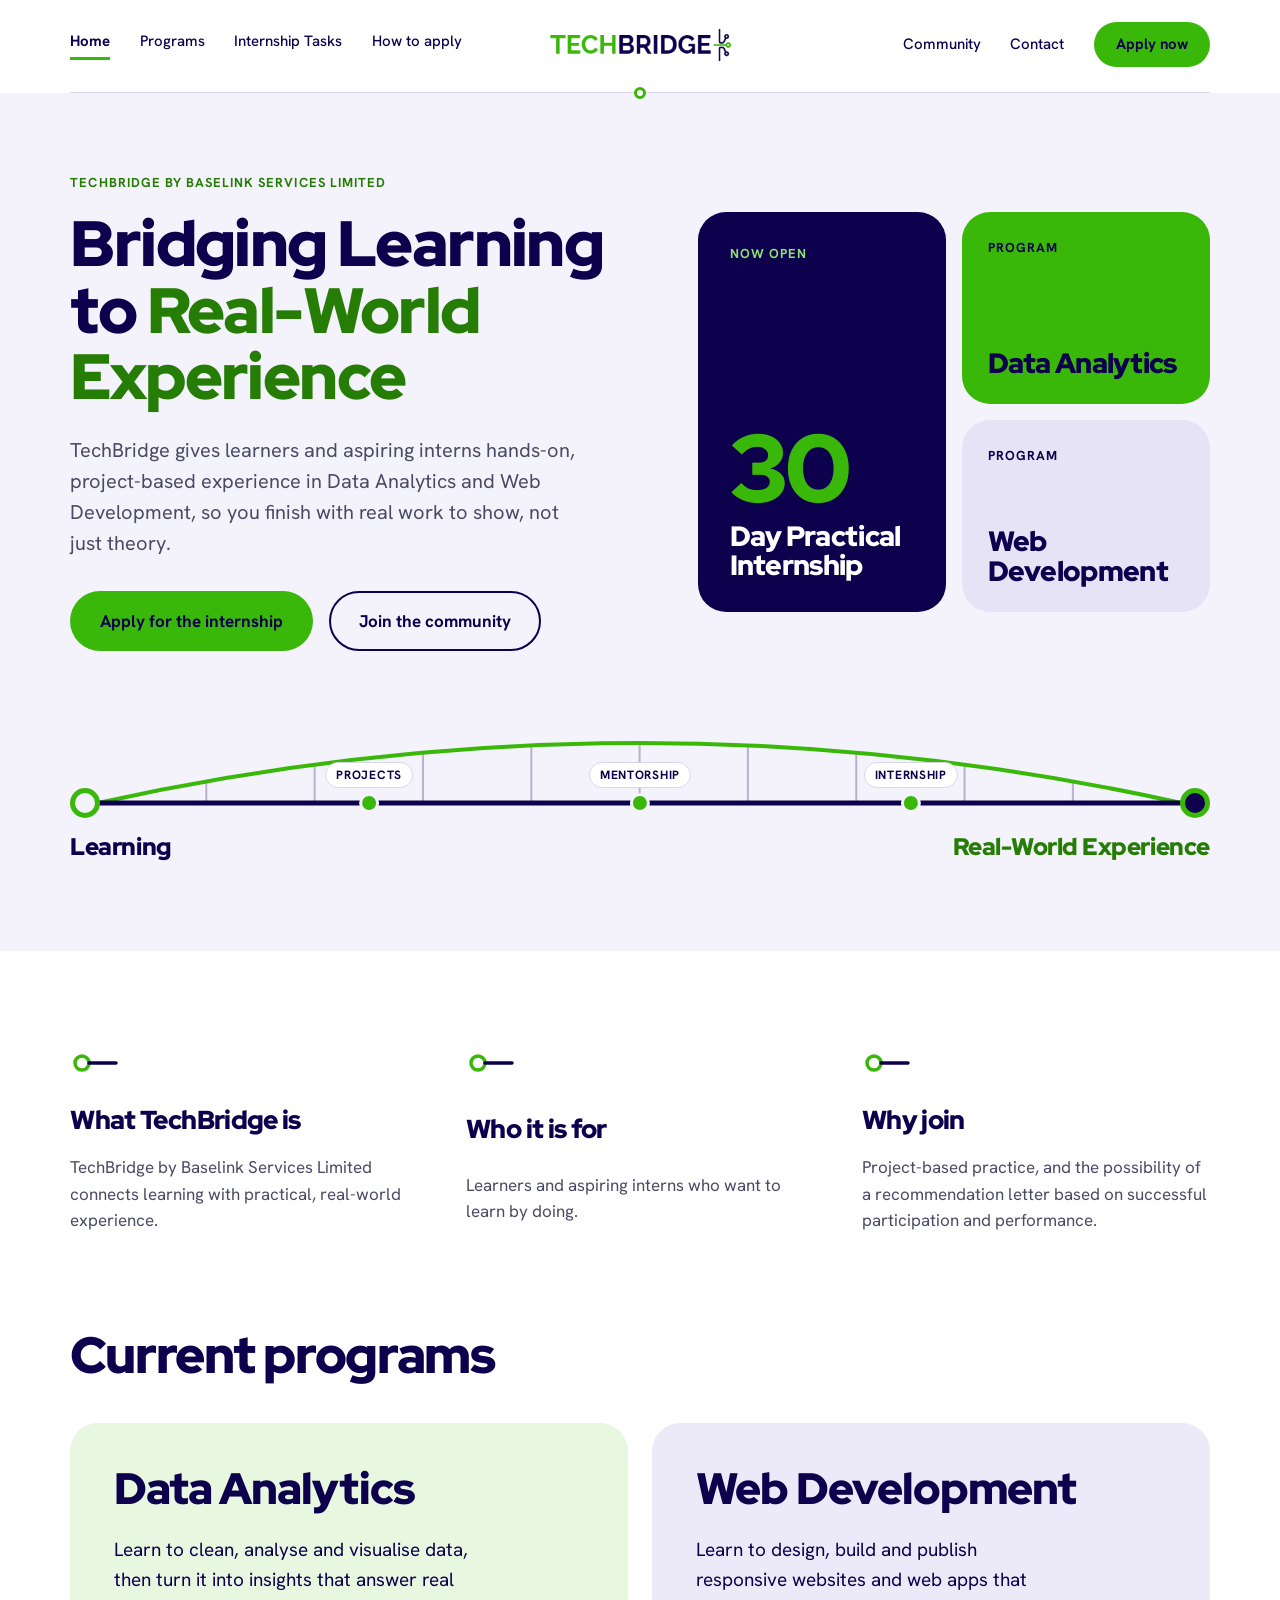
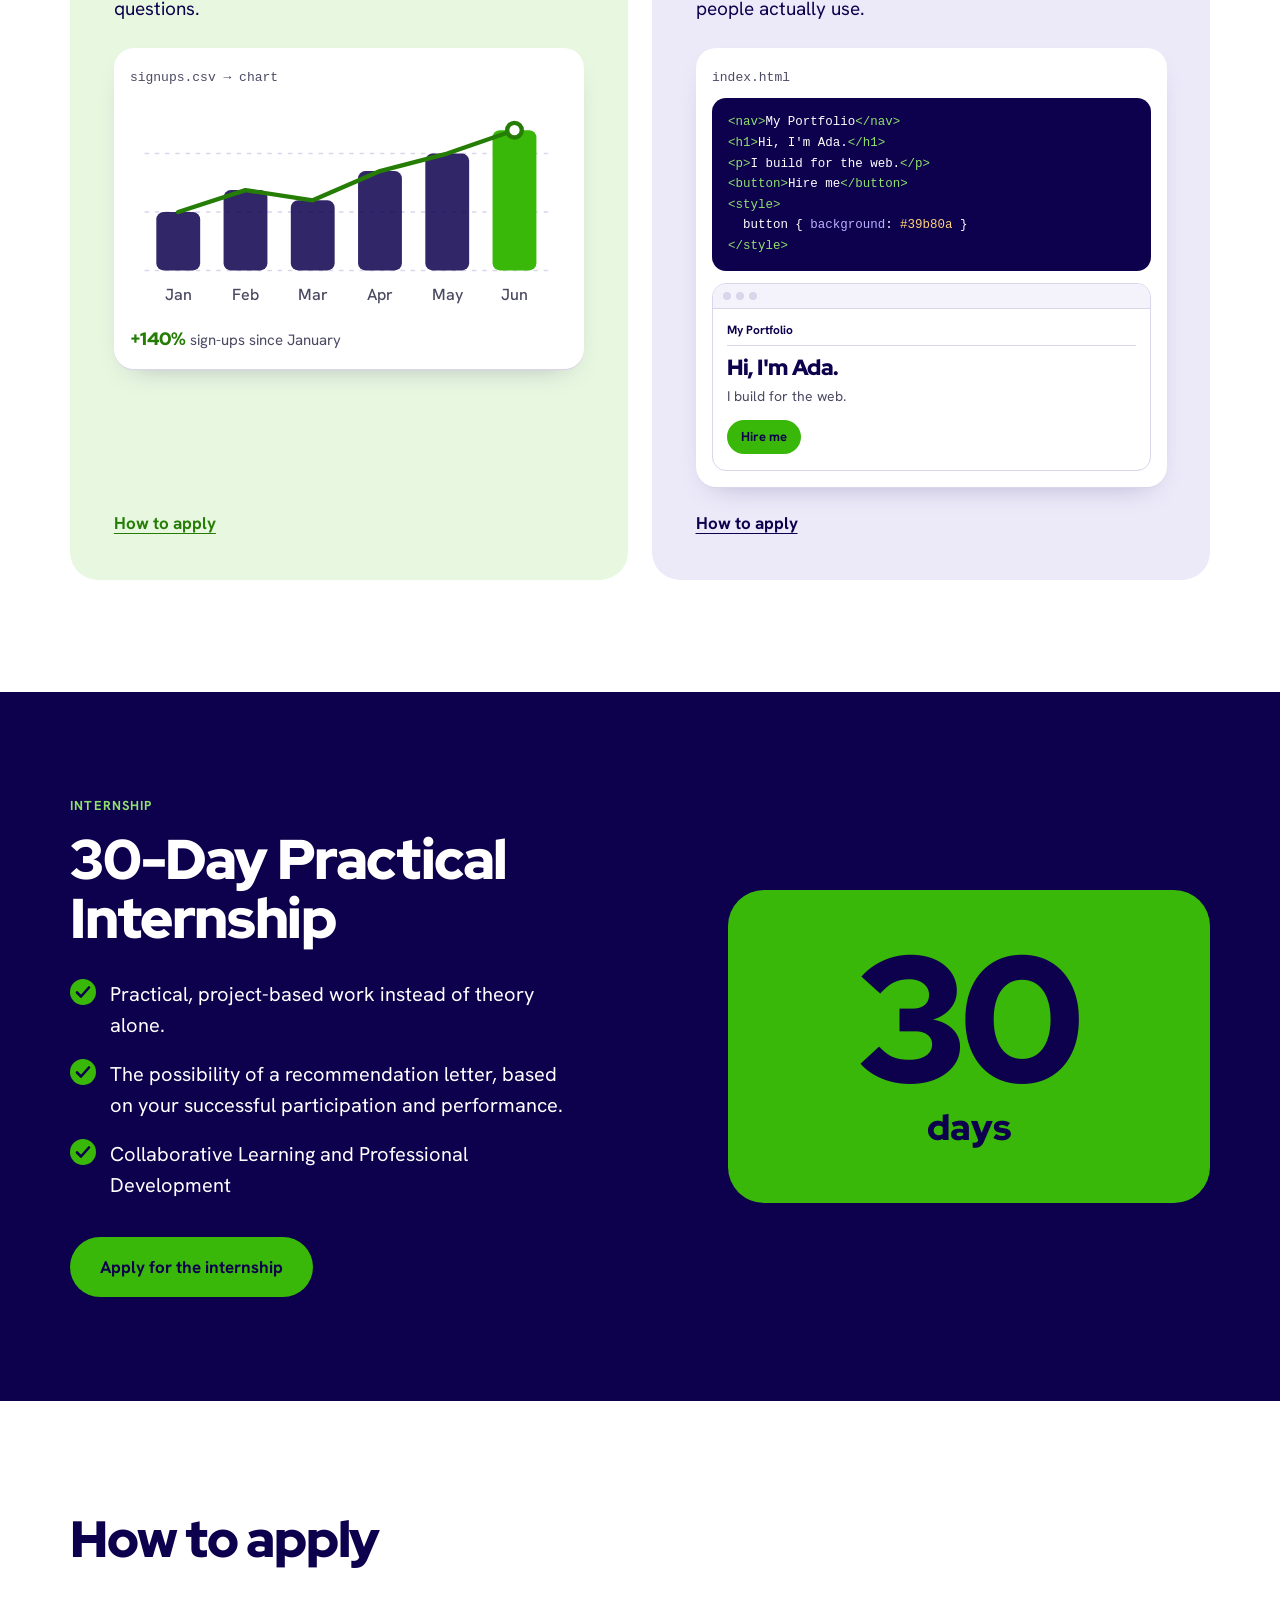
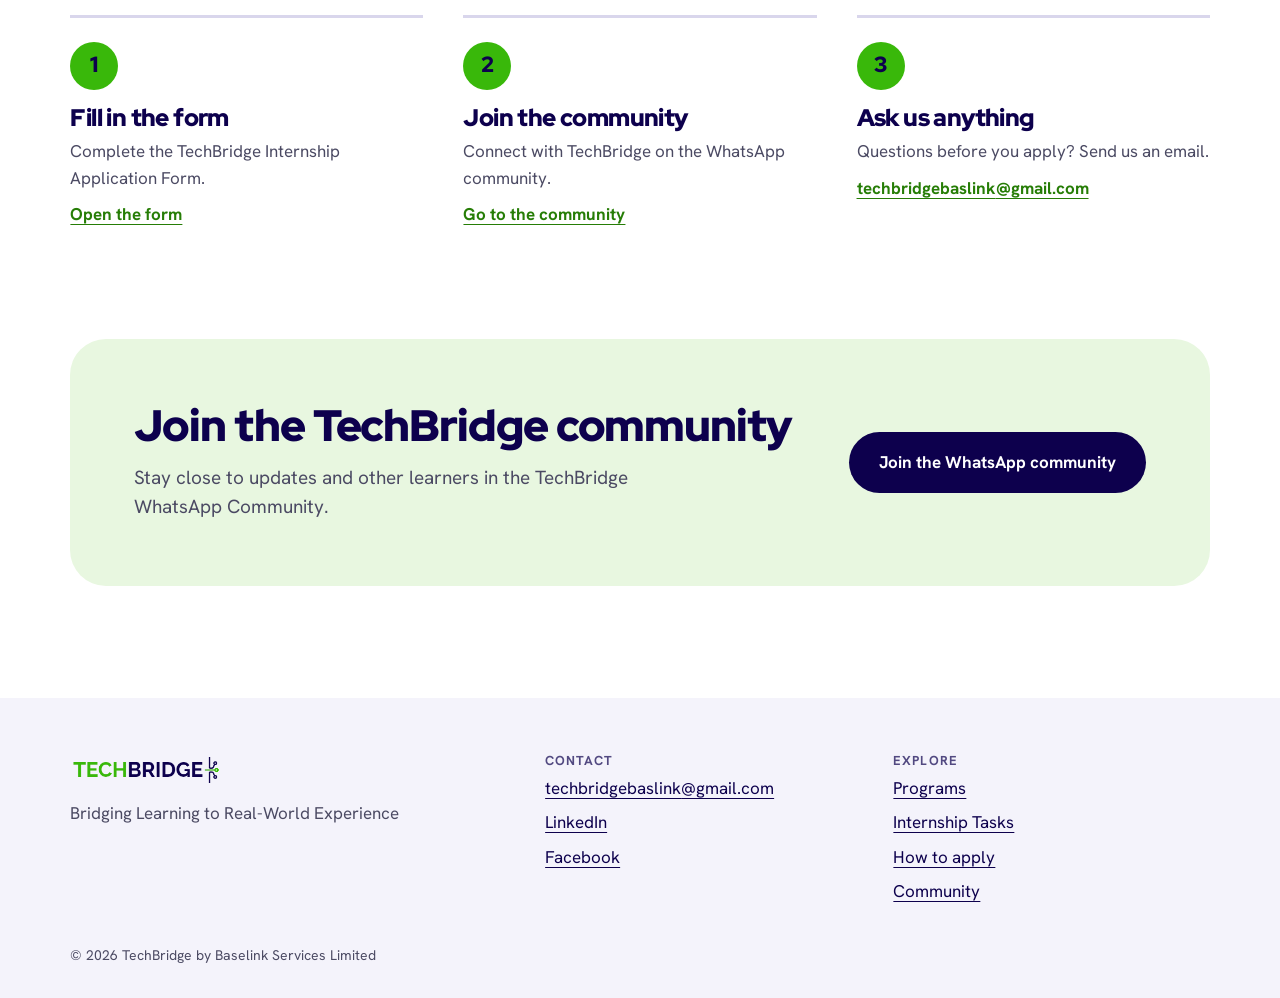
==== commit 0475b5c4: "added the intership part and updated the css too also added debug friendly comments" ====
--- a/index.html
+++ b/index.html
@@ -35,7 +35,7 @@
       <!-- Left links. aria-current marks the page you are on. -->
       <nav class="nav-left" aria-label="Main">
         <a href="index.html" aria-current="page">Home</a><a href="programs.html">Programs</a><a
-          href="#internship">Internship</a><a href="#apply">How to apply</a>
+          href="internship.html">Internship Tasks</a><a href="#apply">How to apply</a>
       </nav>
       <a class="logo" href="#top"><img src="images/logo.png" alt="TechBridge" width="189" height="40" /></a>
       <!-- Right links and the main call to action -->
@@ -49,7 +49,7 @@
     <!-- The menu that opens on smaller screens: the same links in one list -->
     <nav class="drawer" id="drawer" aria-label="Mobile">
       <a href="index.html" aria-current="page">Home</a><a href="programs.html">Programs</a><a
-        href="#internship">Internship</a><a href="#apply">How to apply</a><a href="#community">Community</a><a
+      href="internship.html">Internship Tasks</a><a href="#apply">How to apply</a><a href="#community">Community</a><a
         href="#contact">Contact</a>
     </nav>
   </header>
@@ -344,7 +344,7 @@
       <!-- Quick links to the rest of the site -->
       <div>
         <h2>Explore</h2>
-        <a href="programs.html">Programs</a><a href="#internship">Internship</a><a href="#apply">How to apply</a><a
+        <a href="programs.html">Programs</a><a href="internship.html">Internship Tasks</a><a href="#apply">How to apply</a><a
           href="#community">Community</a>
       </div>
     </div>
